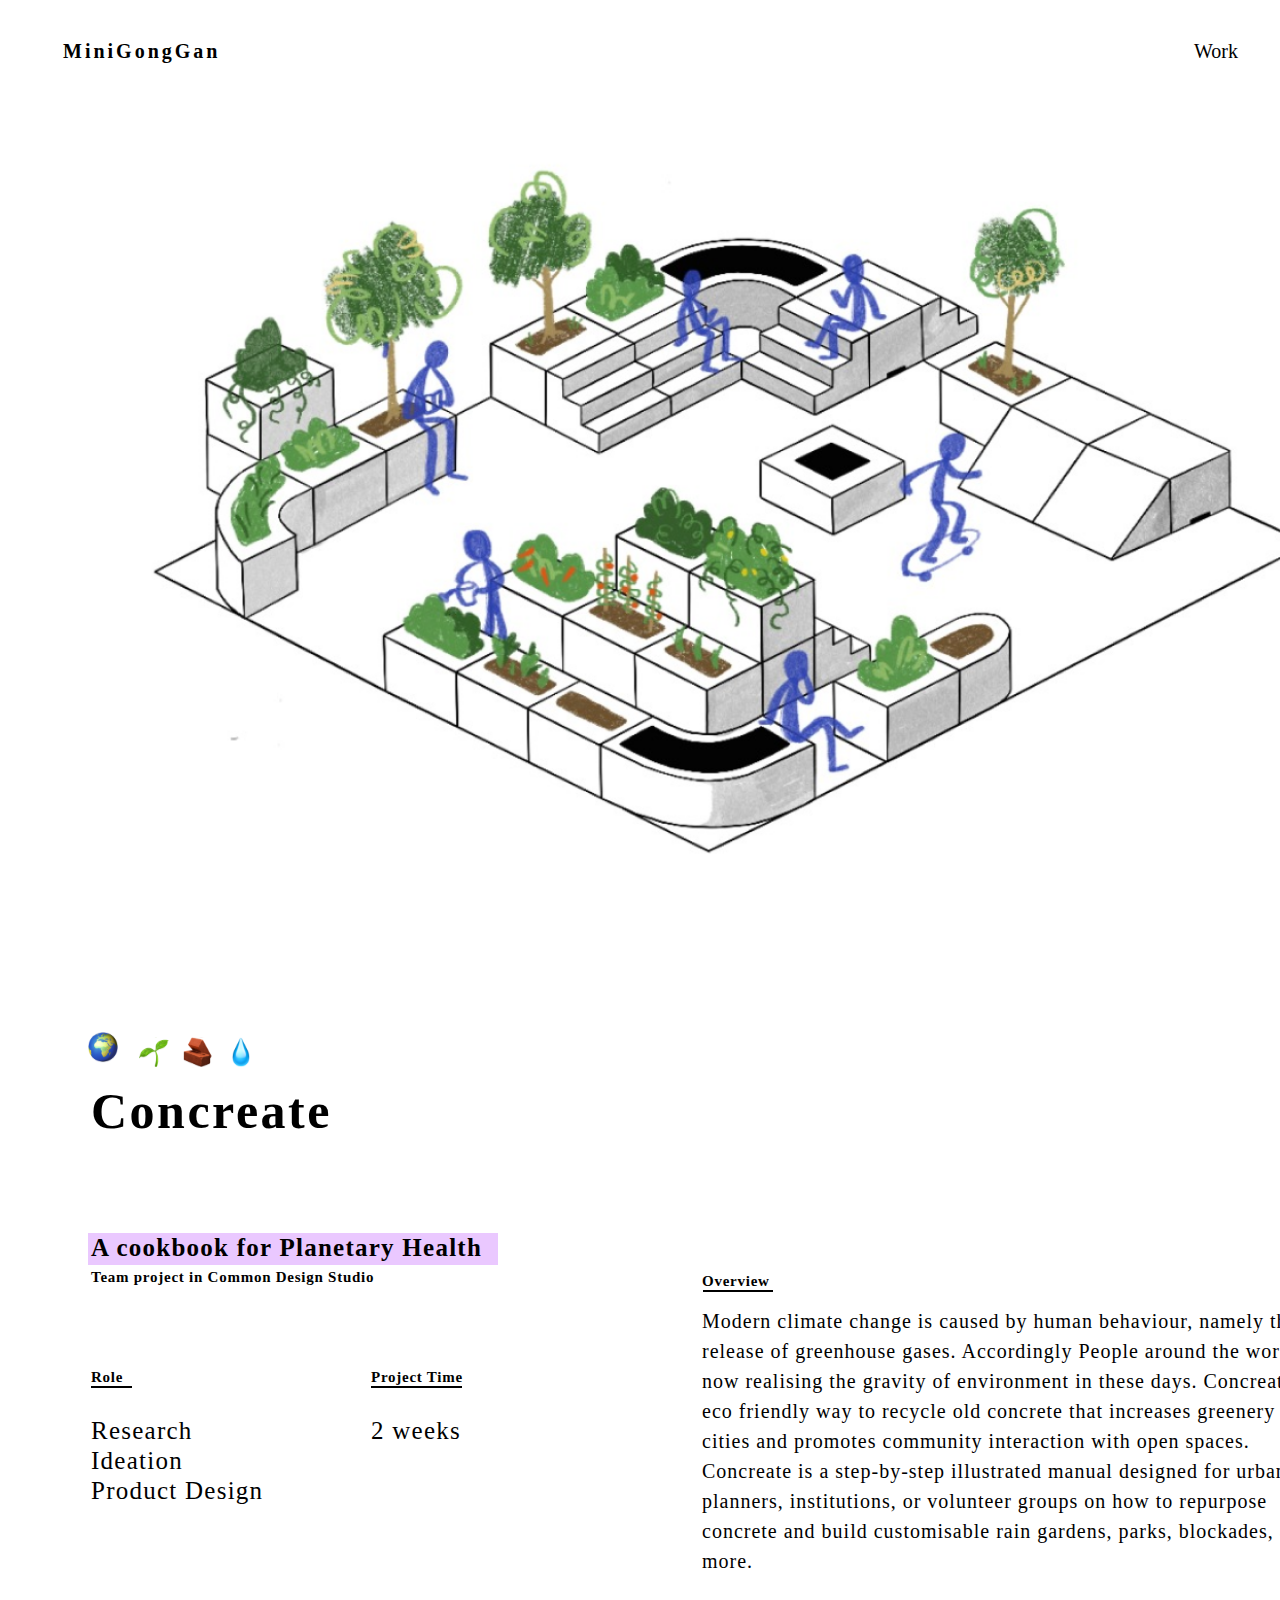
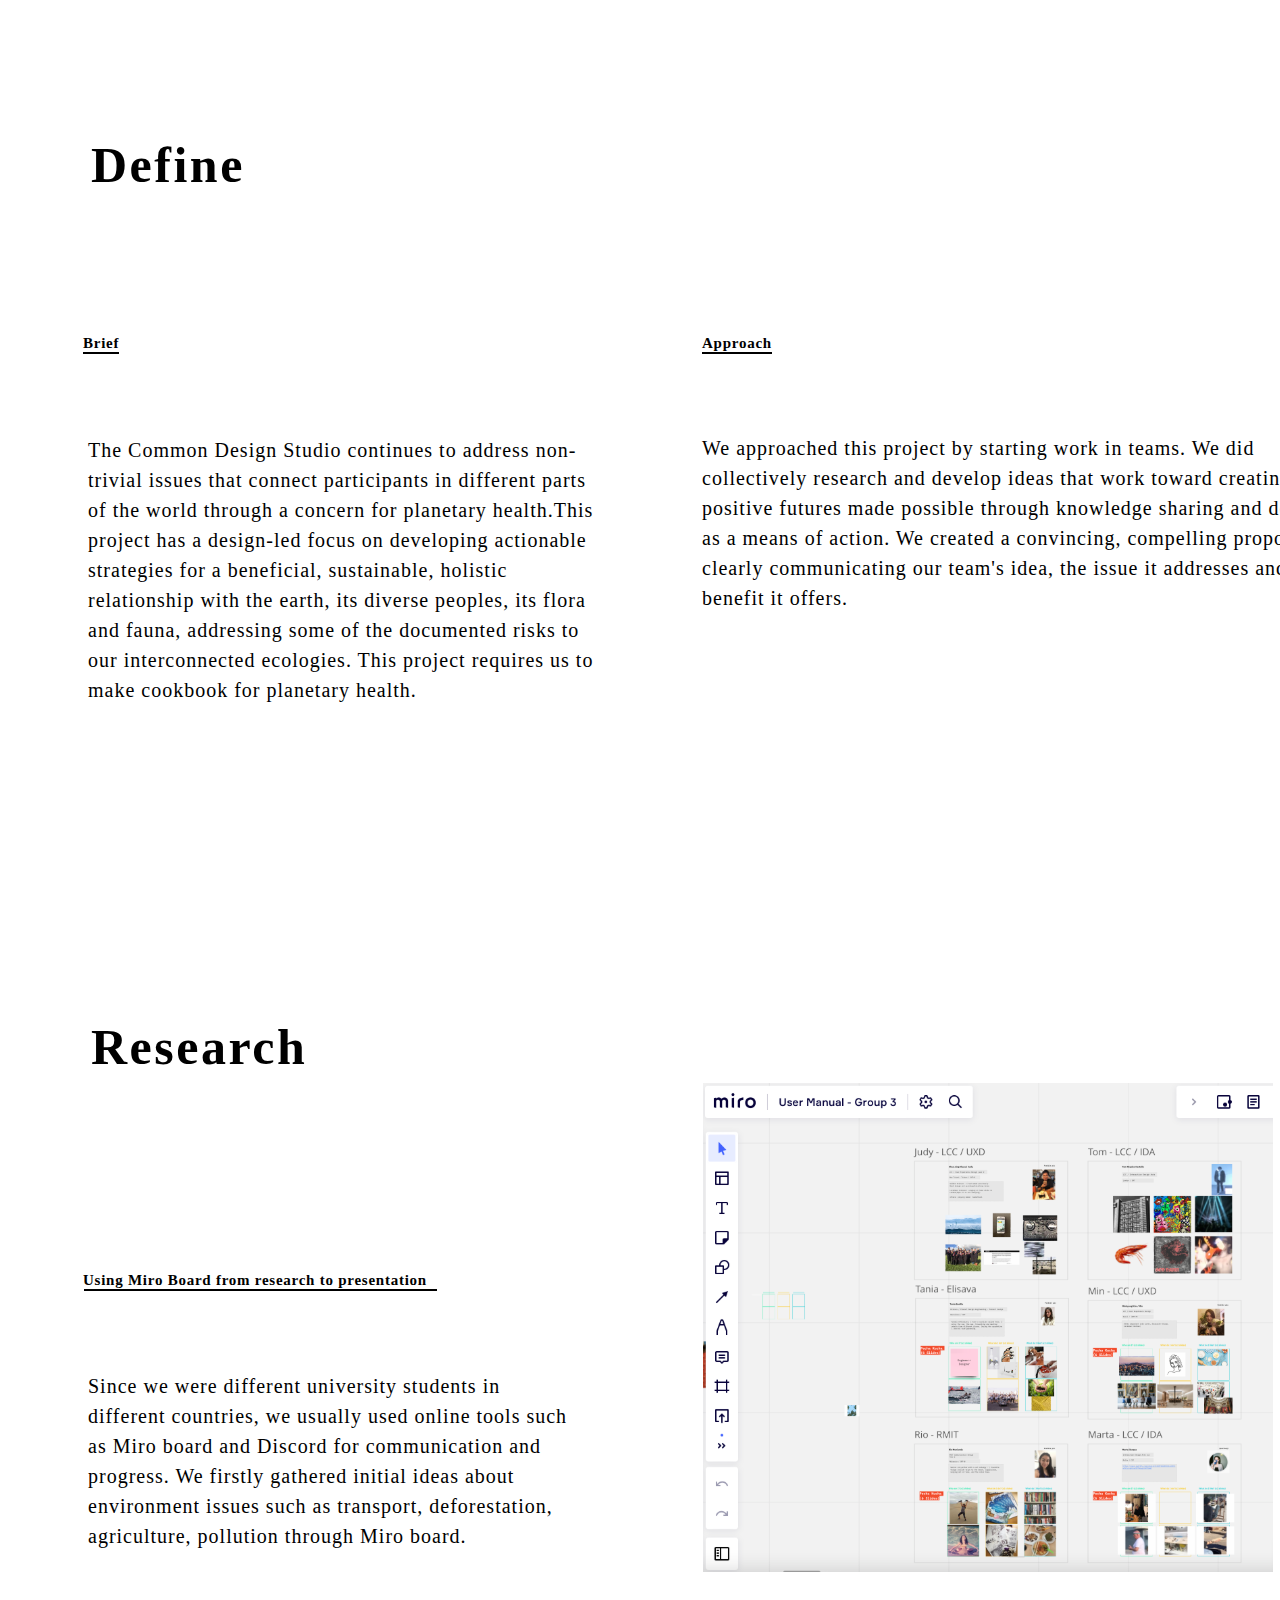
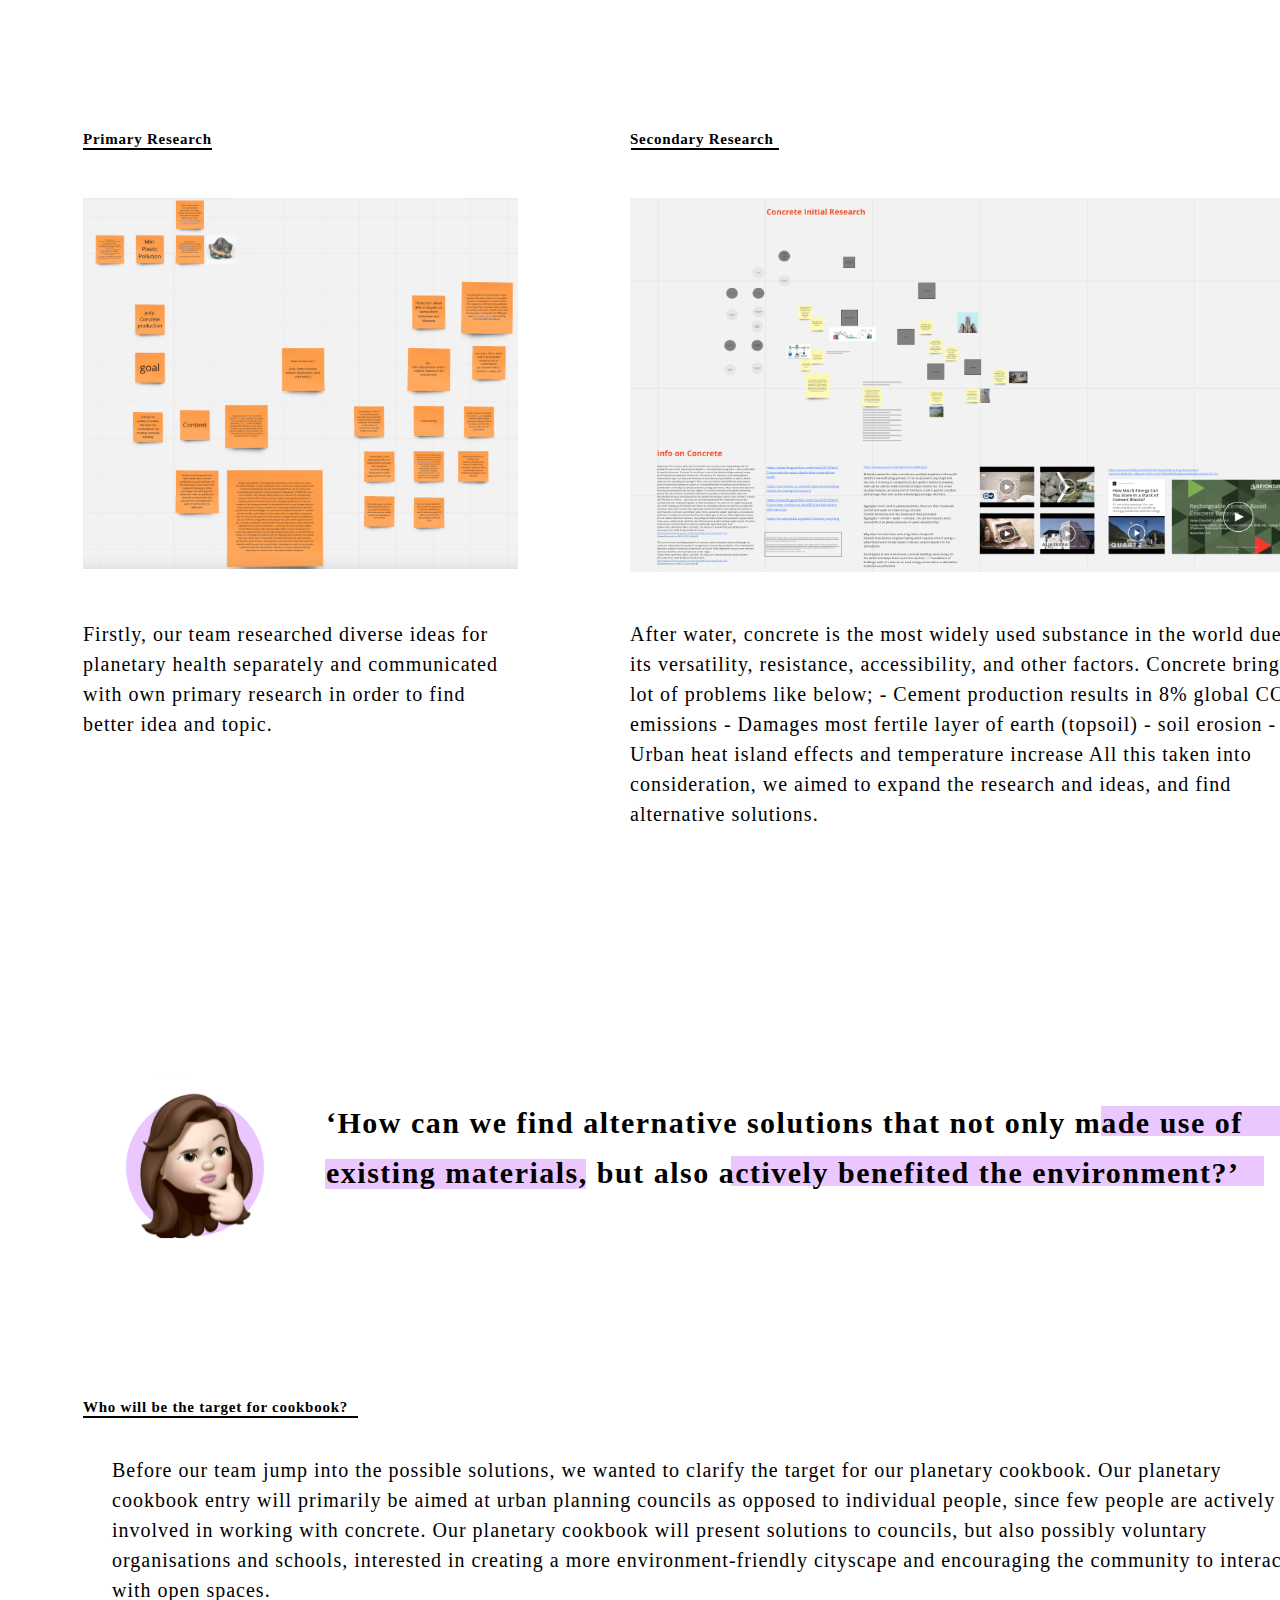
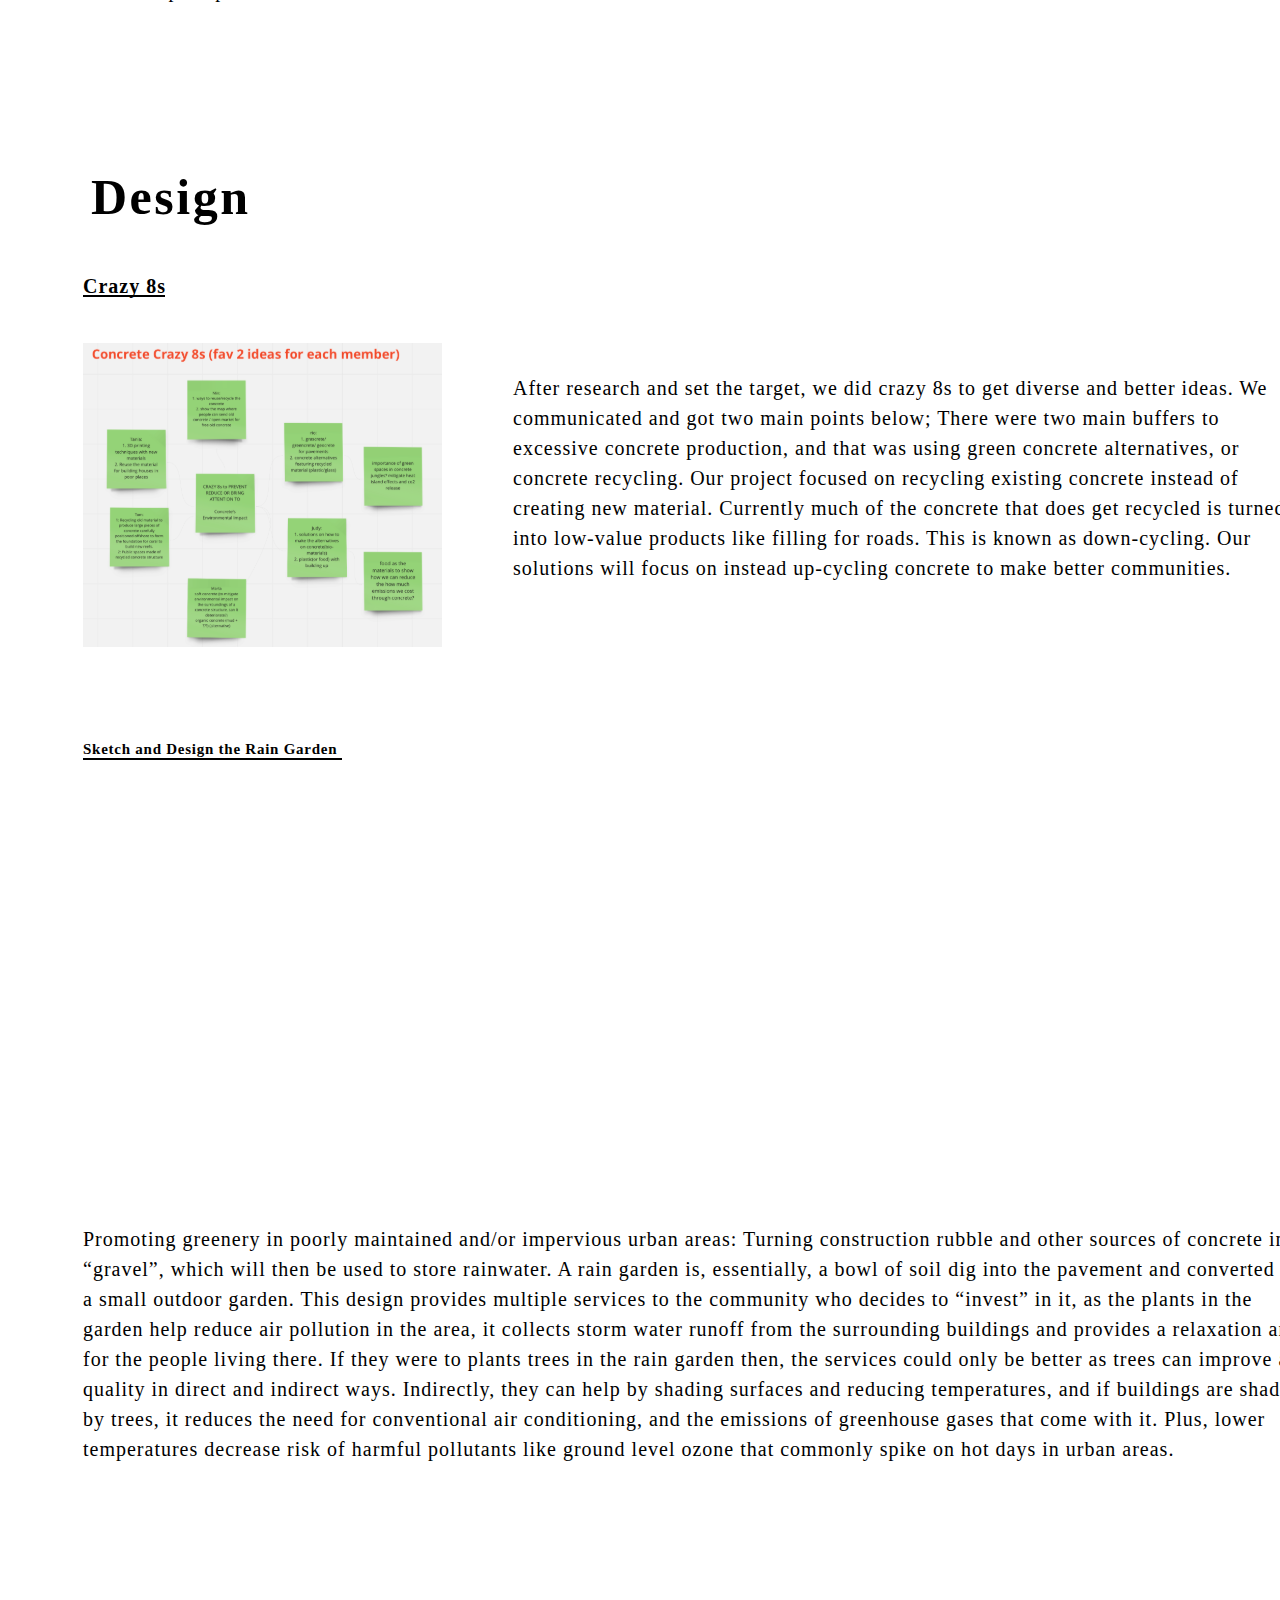
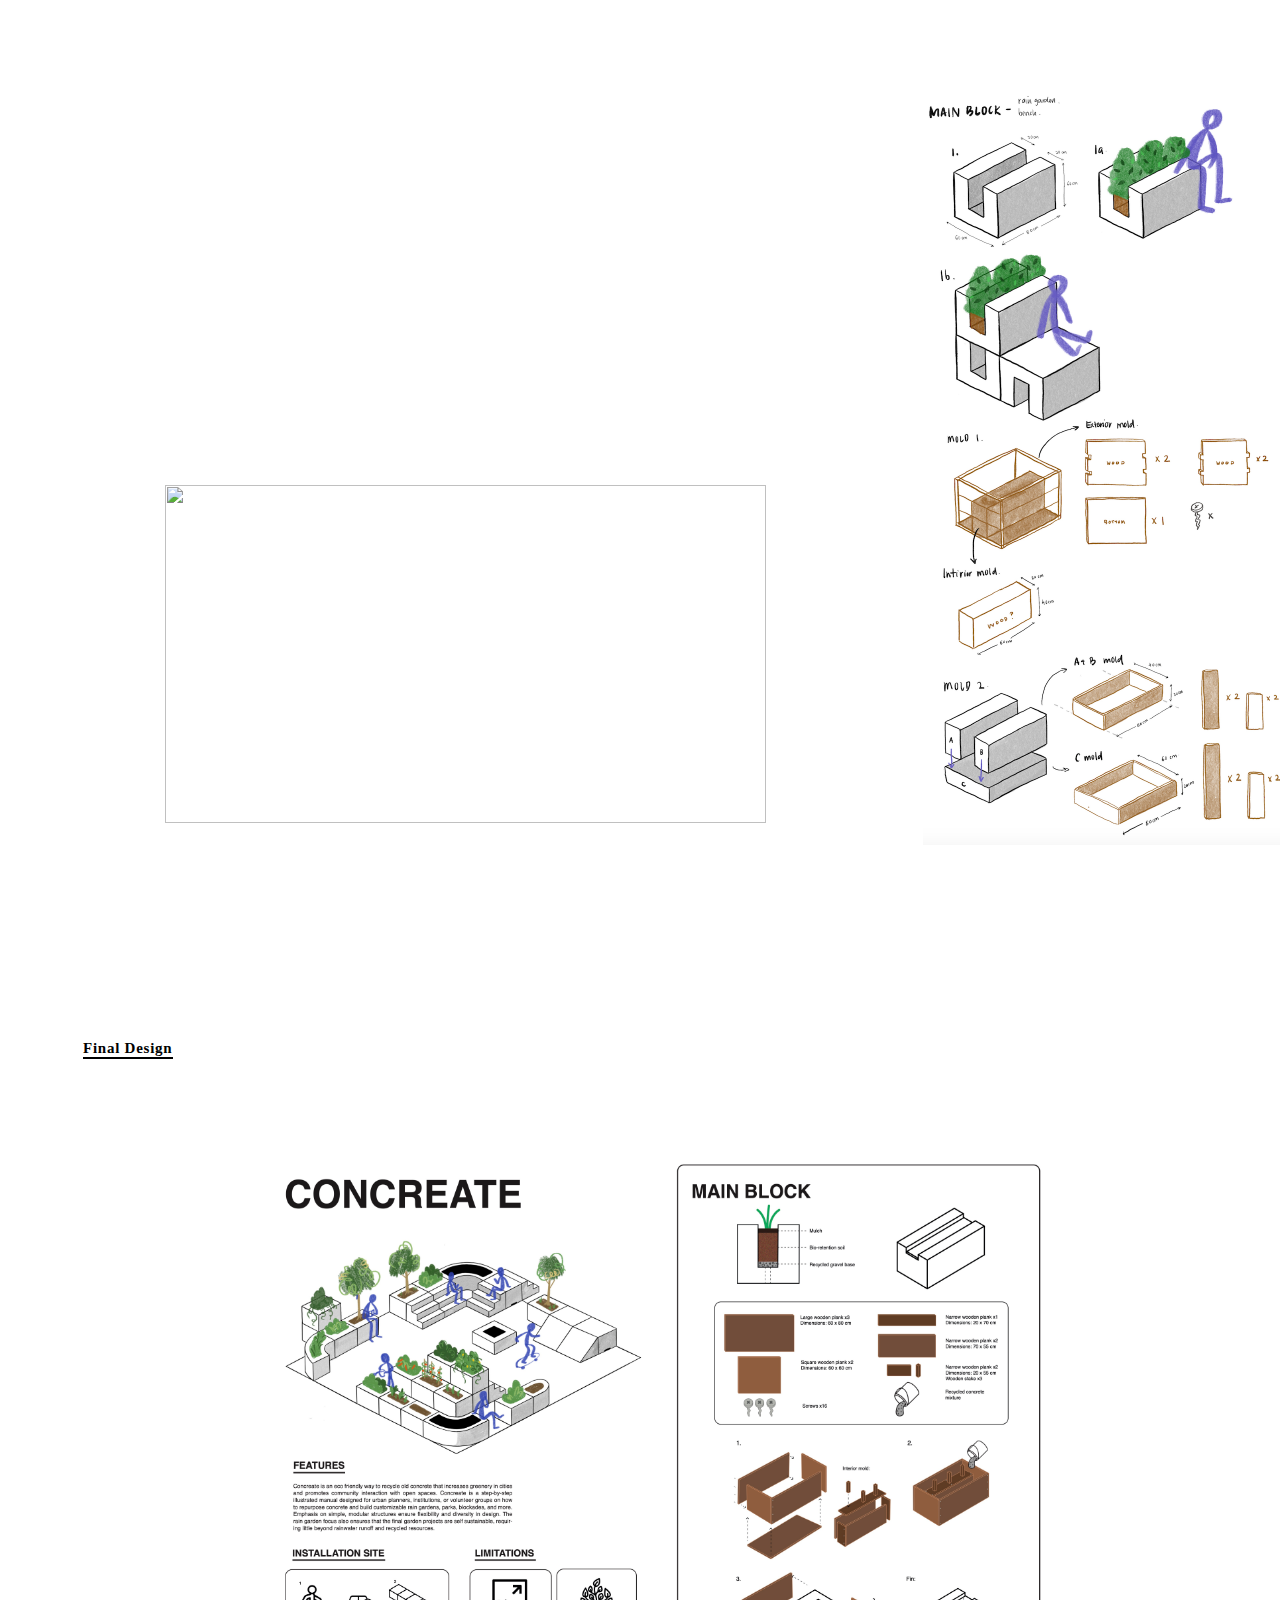
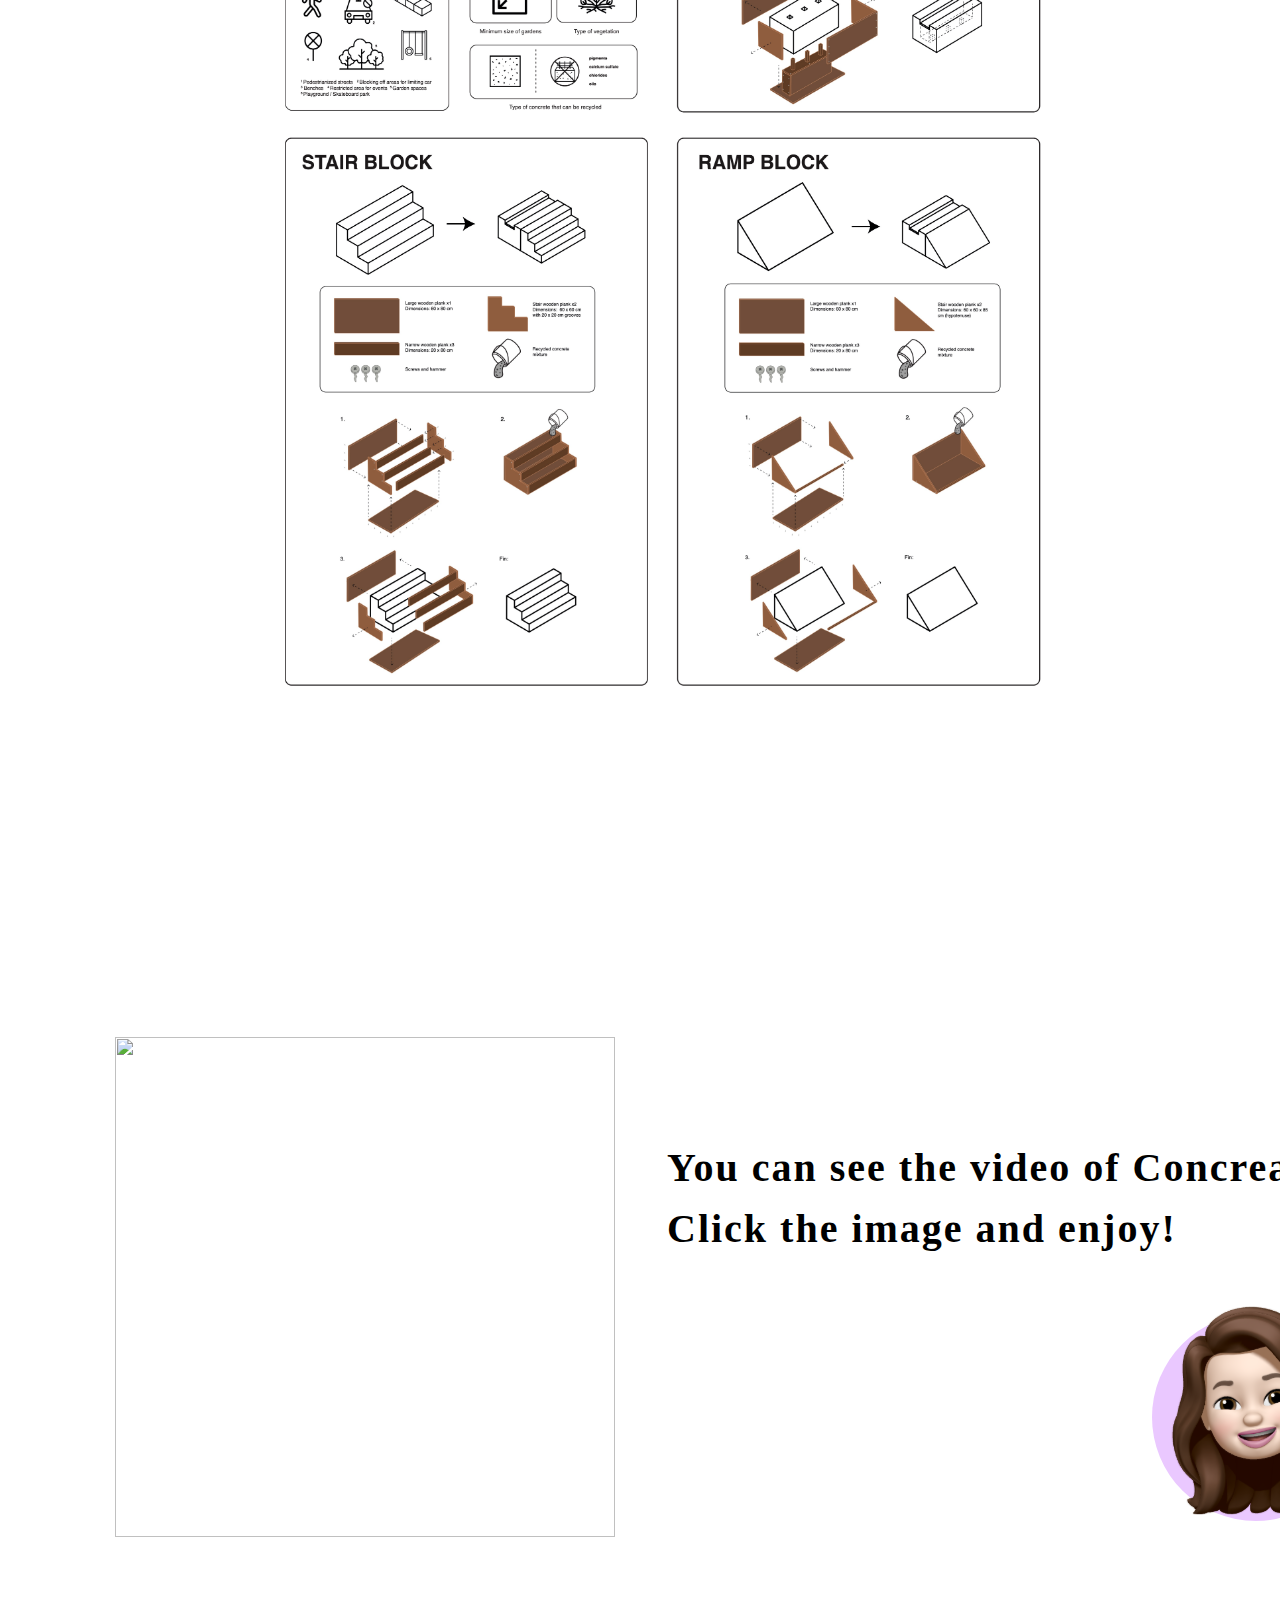
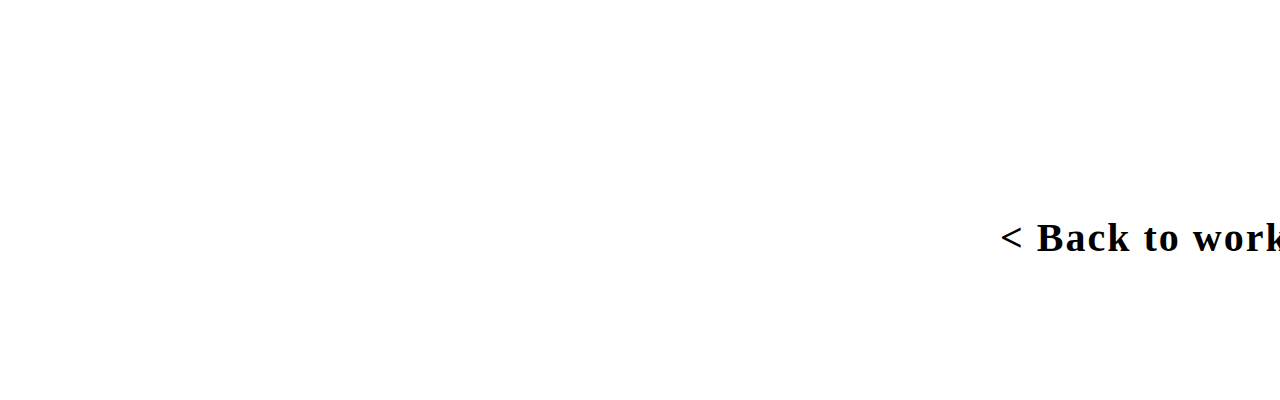
==== concreate.html @ ce656708 "Add files via upload" ====
<!DOCTYPE html>
<head>
    <meta charset="UTF-8">
    <title> MiniGongGan </title>  

        <script src="http://code.jquery.com/jquery-3.2.1.min.js"></script>
        <script src="https://cdnjs.cloudflare.com/ajax/libs/jquery/3.3.1/jquery.min.js"></script>

        <!-- import the webpage's stylesheet -->
        <link rel="stylesheet" href="style3.css"> </link>
    
        <!-- import the webpage's javascript file -->
        <script src="script.js" defer></script>
</head>

<body>
    <div class="top">
        <div class="logo">
            <a id="a1" href="index.html">MiniGongGan</a>
        </div>
        <div class="menu-work">
            <a id="a1" href="index.html#work1">Work</a>
        </div>
        <div class="menu-contact">
            <a id="a1" href="index.html#contact1">Contact</a>
        </div>
    </div>


    <div class="content">
        <div class="content-left">
            <div class="emoji">
                <img src="img1/p3-icon1.svg" id="p3-icon1">
                <img src="img1/p3-icon2.svg" id="p3-icon2">
                <img src="img1/p3-icon3.svg" id="p3-icon3"> 
                <img src="img1/p3-icon4.svg" id="p3-icon4">
            </div>
            <div class="title">
                Concreate
            </div>
            <div class="subtitle-rec"></div>
            <div class="subtitle">
                A cookbook for Planetary Health
            </div>
            <div class="school">
                Team project in Common Design Studio
            </div>
            <div class="role">
                Role
            </div>
            <div class="role-line">
            </div>
            <div class="role-text">
                Research<br>
                Ideation<br>
                Product Design<br>            
            </div>
            <div class="time">
                Project Time
            </div>
            <div class="time-line">
            </div>

            <div class="time-text">
                2 weeks
            </div>
        </div>
        <div class="content-right">
            <div class="overview">
                Overview
            </div>
            <div class="overview-line">
            </div>
            <div class="overview-text">
                Modern climate change is caused by human behaviour, namely the release of greenhouse gases. Accordingly People around the world are now realising the gravity of environment in these days. Concreate is an eco friendly way to recycle old concrete that increases greenery in cities and promotes community interaction with open spaces. Concreate is a step-by-step illustrated manual designed for urban planners, institutions, or volunteer groups on how to repurpose concrete and build customisable rain gardens, parks, blockades, and more.             </div>
        </div>



        <div class="define">
            Define
        </div>
        <div class="brief">Brief</div>
        <div class="brief-line"></div>
        <div class="brief-text">
            The Common Design Studio continues to address non-trivial issues that connect participants in different parts of the world through a concern for planetary health.
            ​
            This project has a design-led focus on developing actionable strategies for a beneficial, sustainable, holistic relationship with the earth, its diverse peoples, its flora and fauna, addressing some of the documented risks to our interconnected ecologies. This project requires us to make cookbook for planetary health.        
        </div>
        <div class="approach">Approach</div>
        <div class="approach-line"></div>
        <div class="approach-text">
            We approached this project by starting work in teams. We did collectively research and develop ideas that work toward creating positive futures made possible through knowledge sharing and design as a means of action. We created a convincing, compelling proposal clearly communicating our team's idea, the issue it addresses and the benefit it offers.         
        </div>  
        

        <div class="research">
            Research
        </div>
        <div class="miro">
            Using Miro Board from research to presentation
        </div>
        <div class="miro-line"></div>
        <div class="miro-text">
            Since we were different university students in different countries, we usually used online tools such as Miro board and Discord for communication and progress. We firstly gathered initial ideas about environment issues such as transport, deforestation, agriculture, pollution through Miro board. 
        </div>
        <div class="miro-img"></div>



        <div class="primary">
            Primary Research
        </div>
        <div class="primary-line"></div>
        <div class="primary-img"></div>
        <div class="primary-text">
            Firstly, our team researched diverse ideas for planetary health separately and communicated with own primary research in order to find better idea and topic.
        </div>
        <div class="secondary">
            Secondary Research
        </div>
        <div class="secondary-line"></div>
        <div class="secondary-img"></div>
        <div class="secondary-text">
            After water, concrete is the most widely used substance in the world due to its versatility, resistance, accessibility, and other factors. Concrete brings a lot of problems like below;

            - Cement production results in 8% global CO2 emissions
            - Damages most fertile layer of earth (topsoil) - soil erosion
            - Urban heat island effects and temperature increase
            
            All this taken into consideration, we aimed to expand the research and ideas, and find alternative solutions.
        </div>

        <div class="me"><img src="img1/me.svg"></div>
        <div class="p1"></div>
        <div class="p2"></div>
        <div class="p3"></div>
        <div class="p1-t">
            ‘How can we find alternative solutions that not only made use of existing materials, but also actively benefited the environment?’
        </div>

        <div class="cb">
            Who will be the target for cookbook?
        </div>
        <div class="cb-line"></div>
        <div class="cb-text">
            Before our team jump into the possible solutions, we wanted to clarify the target for our planetary cookbook. Our planetary cookbook entry will primarily be aimed at urban planning councils as opposed to individual people, since few people are actively involved in working with concrete. Our planetary cookbook will present solutions to councils, but also possibly voluntary organisations and schools, interested in creating a more environment-friendly cityscape and encouraging the community to interact with open spaces.    
        </div>

        <div class="design">
            Design
        </div>
        <div class="crazy8">
            Crazy 8s
        </div>
        <div class="crazy8-line"></div>
        <div class="crazy8-img"></div>
        <div class="crazy8-text">
            After research and set the target, we did crazy 8s to get diverse and better ideas. We communicated and got two main points below;
            There were two main buffers to excessive concrete production, and that was using green concrete alternatives, or concrete recycling. Our project focused on recycling existing concrete instead of creating new material. Currently much of the concrete that does get recycled is turned into low-value products like filling for roads. This is known as down-cycling. Our solutions will focus on instead up-cycling concrete to make better communities.             
        </div>
        <div class="sketch">
            Sketch and Design the Rain Garden
        </div>
        <div class="sketch-line"></div>
        <div class="sketch-img1"></div>

        <div class="sketch-text">
            Promoting greenery in poorly maintained and/or impervious urban areas:
Turning construction rubble and other sources of concrete into “gravel”, which will then be used to store rainwater. A rain garden is, essentially, a bowl of soil dig into the pavement and converted to a small outdoor garden. This design provides multiple services to the community who decides to “invest” in it, as the plants in the garden help reduce air pollution in the area, it collects storm water runoff from the surrounding buildings and provides a relaxation area for the people living there.
If they were to plants trees in the rain garden then, the services could only be better as trees can improve air quality in direct and indirect ways. Indirectly, they can help by shading surfaces and reducing temperatures, and if buildings are shaded by trees, it reduces the need for conventional air conditioning, and the emissions of greenhouse gases that come with it. Plus, lower temperatures decrease risk of harmful pollutants like ground level ozone that commonly spike on hot days in urban areas.
        </div>
        <div class="sketch-img2"></div>
        <div class="sketch-img3"><img src= "img1/animation.gif" width = "601" height = "338">  </div>
        <div class="sketch-img4"></div>
        <div class="final">Final Design</div>
        <div class="final-line"></div>
        <div class="final-img"><img src= "img1/concreate-final.jpg" width = "822" height = "1181"></div>

        <a href="https://www.youtube.com/watch?v=K9ECR2S4tqk" target="_blank" rel="noopener noreferrer"><img src="img1/click-concreate.svg" alt="" 
            
            style="
            position: absolute;
            width: 500px;
            height: 500px;
            left: 115px;
            top: 9037px;"
        ></a>

        <div class="click-text">
            You can see the video of Concreate
Click the image and enjoy!
        </div>
        <div class="meme"><img src="img1/meme.svg"></div>
        <div class="back">             <a id="a1" href="index.html#work1"> < Back to work </a> </div>

</body>
</html>
---- style3.css ----
body{
    margin:0px;
    /* main-page */
  
  
  position: relative;
  width: 1440px;
  height: 10000px;
  font-family: Apple SD Gothic Neo;
  font-style: normal;
  font-weight: 500;
  font-size: 15px;
  line-height: 18px; 
  

  }
  
  
  /* .top{
    position: relative;
    width: 1440px;
    height: 800px;
    
    background-image: url('img1/ncup-bg.png');
    background-repeat: no-repeat;
    background-attachment: fixed;
    background-size: cover;
  } */

  .top{
    position: absolute;
    width: 1440px;
    height: 874px;
    left: 0px;
    top: 0px;
    
    background: url(img1/concreate-top-bg.png);
    background-repeat: no-repeat;
    background-attachment: fixed;
    background-size: cover;
  }
  
  .logo{
      /* MiniGongGan */
  
  
      position: absolute;
      width: 146px;
      height: 24px;
      left: 63px;
      top: 39px;
  
      font-family: Apple SD Gothic Neo;
      font-style: normal;
      font-weight: 600;
      font-size: 20px;
      line-height: 24px;
      /* identical to box height */
  
      letter-spacing: 0.15em;
  
      color: #000000;
  
  }
  
  #a1{
      display: block;
      color: black;
      text-decoration: none;
  
  }
  
  
  
  .menu-work{
      /* Work */
  
  
      position: absolute;
      width: 44px;
      height: 24px;
      left: 1194px;
      top: 39px;
  
      font-family: Apple SD Gothic Neo;
      font-style: normal;
      font-weight: 500;
      font-size: 20px;
      line-height: 24px;
      /* identical to box height */
  
  
      color: #000000;
  }
  
  
  
  .menu-contact{
      /* Contact */
  
  
      position: absolute;
      width: 65px;
      height: 24px;
      left: 1285px;
      top: 39px;
  
      font-family: Apple SD Gothic Neo;
      font-style: normal;
      font-weight: 500;
      font-size: 20px;
      line-height: 24px;
      /* identical to box height */
  
  
      color: #000000;
  }
  

.content-left{
    position: absolute;;
    width:702px;
}

.emoji{
    position: absolute;

    height: 36px;
    left: 88px;
    top: 1032px;
}


.title{
    position: absolute;
    width: 186px;
    height: 60px;
    left: 91px;
    top: 1081px;
    
    font-family: Apple SD Gothic Neo;
    font-style: normal;
    font-weight: 800;
    font-size: 50px;
    line-height: 60px;
    /* identical to box height */
    
    letter-spacing: 0.05em;
    
    color: #000000;
}

.subtitle-rec{
    position: absolute;
    width: 410px;
    height: 32px;
    left: 88px;
    top: 1233px;
    
    background: #EAC8FF;
}

.subtitle{
    position: absolute;

    height: 30px;
    left: 91px;
    top: 1233px;
    
    font-family: Apple SD Gothic Neo;
    font-style: normal;
    font-weight: bold;
    font-size: 25px;
    line-height: 30px;
    /* identical to box height */
    
    letter-spacing: 0.05em;
    
    color: #000000;
}


.school{
    position: absolute;
    width: 310px;
    height: 18px;
    left: 91px;
    top: 1268px;
    
    font-family: 'Apple SD Gothic Neo';
    font-style: normal;
    font-weight: 700;
    font-size: 15px;
    line-height: 18px;
    /* identical to box height */
    
    letter-spacing: 0.05em;
    
    color: #000000;
}

.role{
    position: absolute;
    width: 39px;
    height: 18px;
    left: 91px;
    top: 1368px;

    font-family: Apple SD Gothic Neo;
    font-style: normal;
    font-weight: 800;
    font-size: 15px;
    line-height: 18px;
    /* identical to box height */

    letter-spacing: 0.05em;

    color: #000000;


}

/* Line 6 */

.role-line{
    position: absolute;
    width: 39px;
    height: 0px;
    left: 91px;
    top: 1386px;
    
    border: 1px solid #000000;
}

.role-text{
    position: absolute;
    width: 400px;
    height: 150px;
    left: 91px;
    top: 1416px;
    
    font-family: Apple SD Gothic Neo;
    font-style: normal;
    font-weight: 500;
    font-size: 25px;
    line-height: 30px;
    letter-spacing: 0.05em;
    
    color: #000000;
}

.time-line{
    position: absolute;
    width: 89px;
    height: 0px;
    left: 371px;
    top: 1386px;
    
    border: 1px solid #000000;
}

.time{

    position: absolute;
    width: 110px;
    height: 18px;
    left: 371px;
    top: 1368px;

    font-family: 'Apple SD Gothic Neo';
    font-style: normal;
    font-weight: 800;
    font-size: 15px;
    line-height: 18px;
    /* identical to box height */

    letter-spacing: 0.05em;

    color: #000000;

}

.time-text{
    position: absolute;
    width: 110px;
    height: 30px;
    left: 371px;
    top: 1416px;

    font-family: 'Apple SD Gothic Neo';
    font-style: normal;
    font-weight: 500;
    font-size: 25px;
    line-height: 30px;
    /* identical to box height */

    letter-spacing: 0.05em;

    color: #000000;
}


br{

        display: block;
        margin: 3px 0;

}

.overview{

    position: absolute;
    width: 69px;
    height: 18px;
    left: 702px;
    top: 1272px;

    font-family: Apple SD Gothic Neo;
    font-style: normal;
    font-weight: 800;
    font-size: 15px;
    line-height: 18px;
    /* identical to box height */

    letter-spacing: 0.05em;

    color: #000000;

    
}

.overview-line{

    position: absolute;
    width: 68px;
    height: 0px;
    left: 703px;
    top: 1290px;

    border: 1px solid #000000;
}

.overview-text{
    position: absolute;
    width: 643px;
    height: 244px;
    left: 702px;
    top: 1332px;
    
    font-family: Apple SD Gothic Neo;
    font-style: normal;
    font-weight: 500;
    font-size: 20px;
    line-height: 30px;
    /* or 150% */
    
    display: flex;
    align-items: flex-end;
    letter-spacing: 0.05em;
    
    color: #000000;
}


.define{
    position: absolute;
    width: 158px;
    height: 60px;
    left: 91px;
    top: 1735px;
    
    font-family: Apple SD Gothic Neo;
    font-style: normal;
    font-weight: 800;
    font-size: 50px;
    line-height: 60px;
    /* identical to box height */
    
    letter-spacing: 0.05em;
    
    color: #000000;
    
}

.brief{
    position: absolute;
    width: 35px;
    height: 18px;
    left: 83px;
    top: 1934px;
    
    font-family: Apple SD Gothic Neo;
    font-style: normal;
    font-weight: 800;
    font-size: 15px;
    line-height: 18px;
    /* identical to box height */
    
    letter-spacing: 0.05em;
    
    color: #000000;
}

.brief-line{
      /* Line 10 */
    
    
      position: absolute;
      width: 34px;
      height: 0px;
      left: 83px;
      top: 1952px;
      
      border: 1px solid #000000;
}

.brief-text{
    position: absolute;
    width: 512px;
    height: 359px;
    left: 88px;
    top: 2035px;
    
    font-family: 'Apple SD Gothic Neo';
    font-style: normal;
    font-weight: 500;
    font-size: 20px;
    line-height: 30px;
    /* or 150% */
    
    letter-spacing: 0.05em;
    
    color: #000000;
}


.approach{
    position: absolute;
    width: 70px;
    height: 18px;
    left: 702px;
    top: 1934px;
    
    font-family: 'Apple SD Gothic Neo';
    font-style: normal;
    font-weight: 800;
    font-size: 15px;
    line-height: 18px;
    /* identical to box height */
    
    letter-spacing: 0.05em;
    
    color: #000000;
}

.approach-line{ 
    position: absolute;
    width: 68px;
    height: 0px;
    left: 702px;
    top: 1952px;
    
    border: 1px solid #000000;
}

.approach-text{
    position: absolute;
    width: 627px;
    height: 338px;
    left: 702px;
    top: 2033px;
    
    font-family: 'Apple SD Gothic Neo';
    font-style: normal;
    font-weight: 500;
    font-size: 20px;
    line-height: 30px;
    /* or 150% */
    
    letter-spacing: 0.05em;
    
    color: #000000;
}


.research{
    position: absolute;
    width: 219px;
    height: 60px;
    left: 91px;
    top: 2617px;
    
    font-family: 'Apple SD Gothic Neo';
    font-style: normal;
    font-weight: 800;
    font-size: 50px;
    line-height: 60px;
    /* identical to box height */
    
    letter-spacing: 0.05em;
    
    color: #000000;
}

.miro{
    position: absolute;
    width: 360px;
    height: 18px;
    left: 83px;
    top: 2871px;
    
    font-family: 'Apple SD Gothic Neo';
    font-style: normal;
    font-weight: 800;
    font-size: 15px;
    line-height: 18px;
    /* identical to box height */
    
    letter-spacing: 0.05em;
    
    color: #000000;
}

.miro-line{
    position: absolute;
    width: 351px;
    height: 0px;
    left: 84px;
    top: 2889px;
    
    border: 1px solid #000000;
}

.miro-text{
    position: absolute;
    width: 482px;
    height: 227px;
    left: 88px;
    top: 2971px;
    
    font-family: 'Apple SD Gothic Neo';
    font-style: normal;
    font-weight: 500;
    font-size: 20px;
    line-height: 30px;
    /* or 150% */
    
    letter-spacing: 0.05em;
    
    color: #000000;
    
}

.miro-img{
    position: absolute;
    width: 570px;
    height: 489px;
    left: 703px;
    top: 2683px;
    
    background: url(img1/miro-img.svg);
}


.primary{
    position: absolute;
    width: 132px;
    height: 18px;
    left: 83px;
    top: 3330px;
    
    font-family: 'Apple SD Gothic Neo';
    font-style: normal;
    font-weight: 800;
    font-size: 15px;
    line-height: 18px;
    /* identical to box height */
    
    letter-spacing: 0.05em;
    
    color: #000000;
}

.primary-line{
    position: absolute;
    width: 127px;
    height: 0px;
    left: 83px;
    top: 3348px;
    
    border: 1px solid #000000;
}
.primary-img{

    position: absolute;
    width: 435px;
    height: 371px;
    left: 83px;
    top: 3398px;
    
    background: url(img1/pri-img.svg);
}
.primary-text{
    position: absolute;
    width: 426px;
    height: 247px;
    left: 83px;
    top: 3819px;
    
    font-family: 'Apple SD Gothic Neo';
    font-style: normal;
    font-weight: 500;
    font-size: 20px;
    line-height: 30px;
    /* or 150% */
    
    letter-spacing: 0.05em;
    
    color: #000000;
}


.secondary{
    position: absolute;
    width: 152px;
    height: 18px;
    left: 630px;
    top: 3330px;
    
    font-family: 'Apple SD Gothic Neo';
    font-style: normal;
    font-weight: 800;
    font-size: 15px;
    line-height: 18px;
    /* identical to box height */
    
    letter-spacing: 0.05em;
    
    color: #000000;
    
}
.secondary-line{

    position: absolute;
    width: 146px;
    height: 0px;
    left: 631px;
    top: 3348px;
    
    border: 1px solid #000000;
}
.secondary-img{
    position: absolute;
    width: 680px;
    height: 374px;
    left: 630px;
    top: 3398px;
    
    background: url(img1/sec-img.svg);
}
.secondary-text{
    position: absolute;
    width: 680px;
    height: 341px;
    left: 630px;
    top: 3819px;
    
    font-family: 'Apple SD Gothic Neo';
    font-style: normal;
    font-weight: 500;
    font-size: 20px;
    line-height: 30px;
    /* or 150% */
    
    letter-spacing: 0.05em;
    
    color: #000000;
}

.me{
    position: absolute;
    width: 192px;
    height: 192px;
    left: 99px;
    top: 4271px;
}

.p1{

    position: absolute;
    width: 192px;
    height: 30px;
    left: 1101px;
    top: 4306px;
    
    background: #EAC8FF;
}
.p2{
    position: absolute;
    width: 261px;
    height: 30px;
    left: 325px;
    top: 4359px;
    
    background: #EAC8FF;
}
.p3{
    position: absolute;
width: 533px;
height: 30px;
left: 731px;
top: 4356px;

background: #EAC8FF;
}

.p1-t{
    position: absolute;
    width: 984px;
    height: 100px;
    left: 326px;
    top: 4298px;
    
    font-family: 'Apple SD Gothic Neo';
    font-style: normal;
    font-weight: 700;
    font-size: 30px;
    line-height: 50px;
    /* or 167% */
    
    letter-spacing: 0.05em;
    
    color: #000000;
}

.cb{
    position: absolute;
    width: 300px;
    height: 18px;
    left: 83px;
    top: 4598px;
    
    font-family: 'Apple SD Gothic Neo';
    font-style: normal;
    font-weight: 800;
    font-size: 15px;
    line-height: 18px;
    /* identical to box height */
    
    letter-spacing: 0.05em;
    
    color: #000000;
}
.cb-line{
    position: absolute;
    width: 273px;
    height: 0px;
    left: 83px;
    top: 4616px;
    
    border: 1px solid #000000;
}
.cb-text{
    position: absolute;
    width: 1196px;
    height: 150px;
    left: 112px;
    top: 4655px;
    
    font-family: 'Apple SD Gothic Neo';
    font-style: normal;
    font-weight: 500;
    font-size: 20px;
    line-height: 30px;
    /* or 150% */
    
    letter-spacing: 0.05em;
    
    color: #000000;
    
}

.design{
    position: absolute;
    width: 163px;
    height: 60px;
    left: 91px;
    top: 4967px;
    
    font-family: 'Apple SD Gothic Neo';
    font-style: normal;
    font-weight: 800;
    font-size: 50px;
    line-height: 60px;
    /* identical to box height */
    
    letter-spacing: 0.05em;
    
    color: #000000;
    
}

.crazy8{
    position: absolute;
    width: 100px;
    height: 18px;
    left: 83px;
    top: 5077px;
    
    font-family: 'Apple SD Gothic Neo';
    font-style: normal;
    font-weight: 800;
    font-size: 20px;
    line-height: 18px;
    /* identical to box height */
    
    letter-spacing: 0.05em;
    
    color: #000000;
}
.crazy8-line{

    position: absolute;
    width: 80px;
    height: 0px;
    left: 83px;
    top: 5095px;
    
    border: 1px solid #000000;
}
.crazy8-img{
    position: absolute;
    width: 359px;
    height: 304px;
    left: 83px;
    top: 5143px;
    
    background: url(img1/crazy8.svg);
}
.crazy8-text{
    position: absolute;
    width: 797px;
    height: 390px;
    left: 513px;
    top: 5173px;
    
    font-family: 'Apple SD Gothic Neo';
    font-style: normal;
    font-weight: 500;
    font-size: 20px;
    line-height: 30px;
    /* or 150% */
    
    letter-spacing: 0.05em;
    
    color: #000000;
}

.sketch{
    position: absolute;
    width: 270px;
    height: 18px;
    left: 83px;
    top: 5540px;
    
    font-family: 'Apple SD Gothic Neo';
    font-style: normal;
    font-weight: 800;
    font-size: 15px;
    line-height: 18px;
    /* identical to box height */
    
    letter-spacing: 0.05em;
    
    color: #000000;
}

.sketch-line{
    position: absolute;
    width: 257px;
    height: 0px;
    left: 83px;
    top: 5558px;
    
    border: 1px solid #000000;
}

.sketch-img1{
    position: absolute;
    width: 1116px;
    height: 412px;
    left: 145px;
    top: 5574px;
    background: url(img1/sketch-img1.svg);

}

.sketch-text{
    position: absolute;
    width: 1230px;
    height: 336px;
    left: 83px;
    top: 6024px;
    
    font-family: 'Apple SD Gothic Neo';
    font-style: normal;
    font-weight: 500;
    font-size: 20px;
    line-height: 30px;
    /* or 150% */
    
    letter-spacing: 0.05em;
    
    color: #000000;
}

.sketch-img2{
    position: absolute;
    width: 670px;
    height: 315px;
    left: 164px;
    top: 6491px;
    background: url(img1/sketch2.svg);
}

.sketch-img3{
    position: absolute;
    width: 601px;
    height: 338px;
    left: 165px;
    top: 6885px;

}

.sketch-img4{
    position: absolute;
    width: 372px;
    height: 754px;
    left: 923px;
    top: 6491px;
    
    background: url(img1/sketch4.svg);
}

.final{

    position: absolute;
    width: 95px;
    height: 18px;
    left: 83px;
    top: 7439px;
    
    font-family: 'Apple SD Gothic Neo';
    font-style: normal;
    font-weight: 800;
    font-size: 15px;
    line-height: 18px;
    /* identical to box height */
    
    letter-spacing: 0.05em;
    
    color: #000000;

}
.final-line{
    position: absolute;
    width: 88px;
    height: 0px;
    left: 83px;
    top: 7457px;
    
    border: 1px solid #000000;
}
.final-img{
    position: absolute;
    width: 822px;
    height: 1181px;
    left: 253px;
    top: 7537px;
}


.click-text{
    position: absolute;
    width: 710px;
    height: 183px;
    left: 667px;
    top: 9137px;
    
    font-family: 'Apple SD Gothic Neo';
    font-style: normal;
    font-weight: 800;
    font-size: 40px;
    line-height: 61px;
    /* or 152% */
    
    letter-spacing: 0.05em;
    
    color: #000000;
}
.meme{
    position: absolute;
    width: 192px;
    height: 192px;
    left: 1152px;
    top: 9282px;
    

}



.back{
    position: absolute;

height: 75px;
left: 1000px;
top: 9800px;

font-family: Apple SD Gothic Neo;
font-style: normal;
font-weight: 800;
font-size: 40px;
line-height: 75px;
/* identical to box height, or 187% */

letter-spacing: 0.05em;

color: #000000;
}
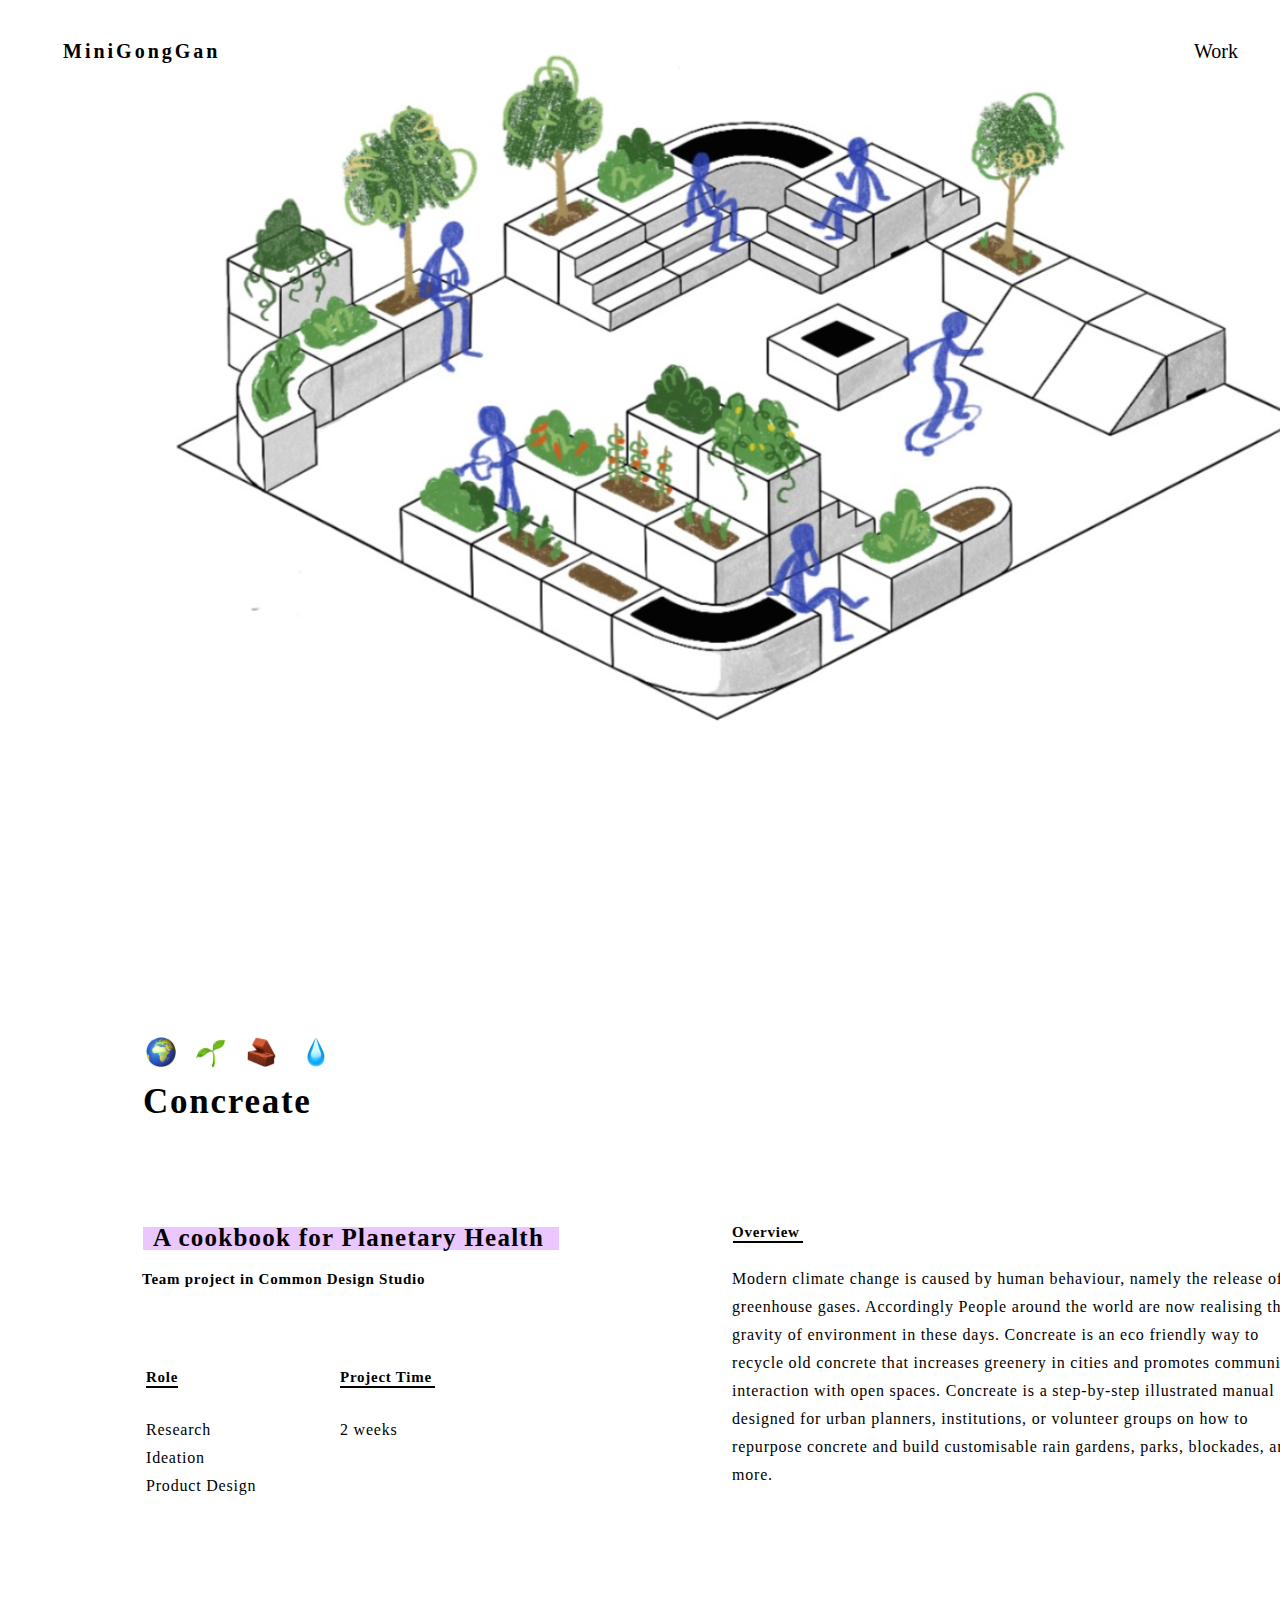
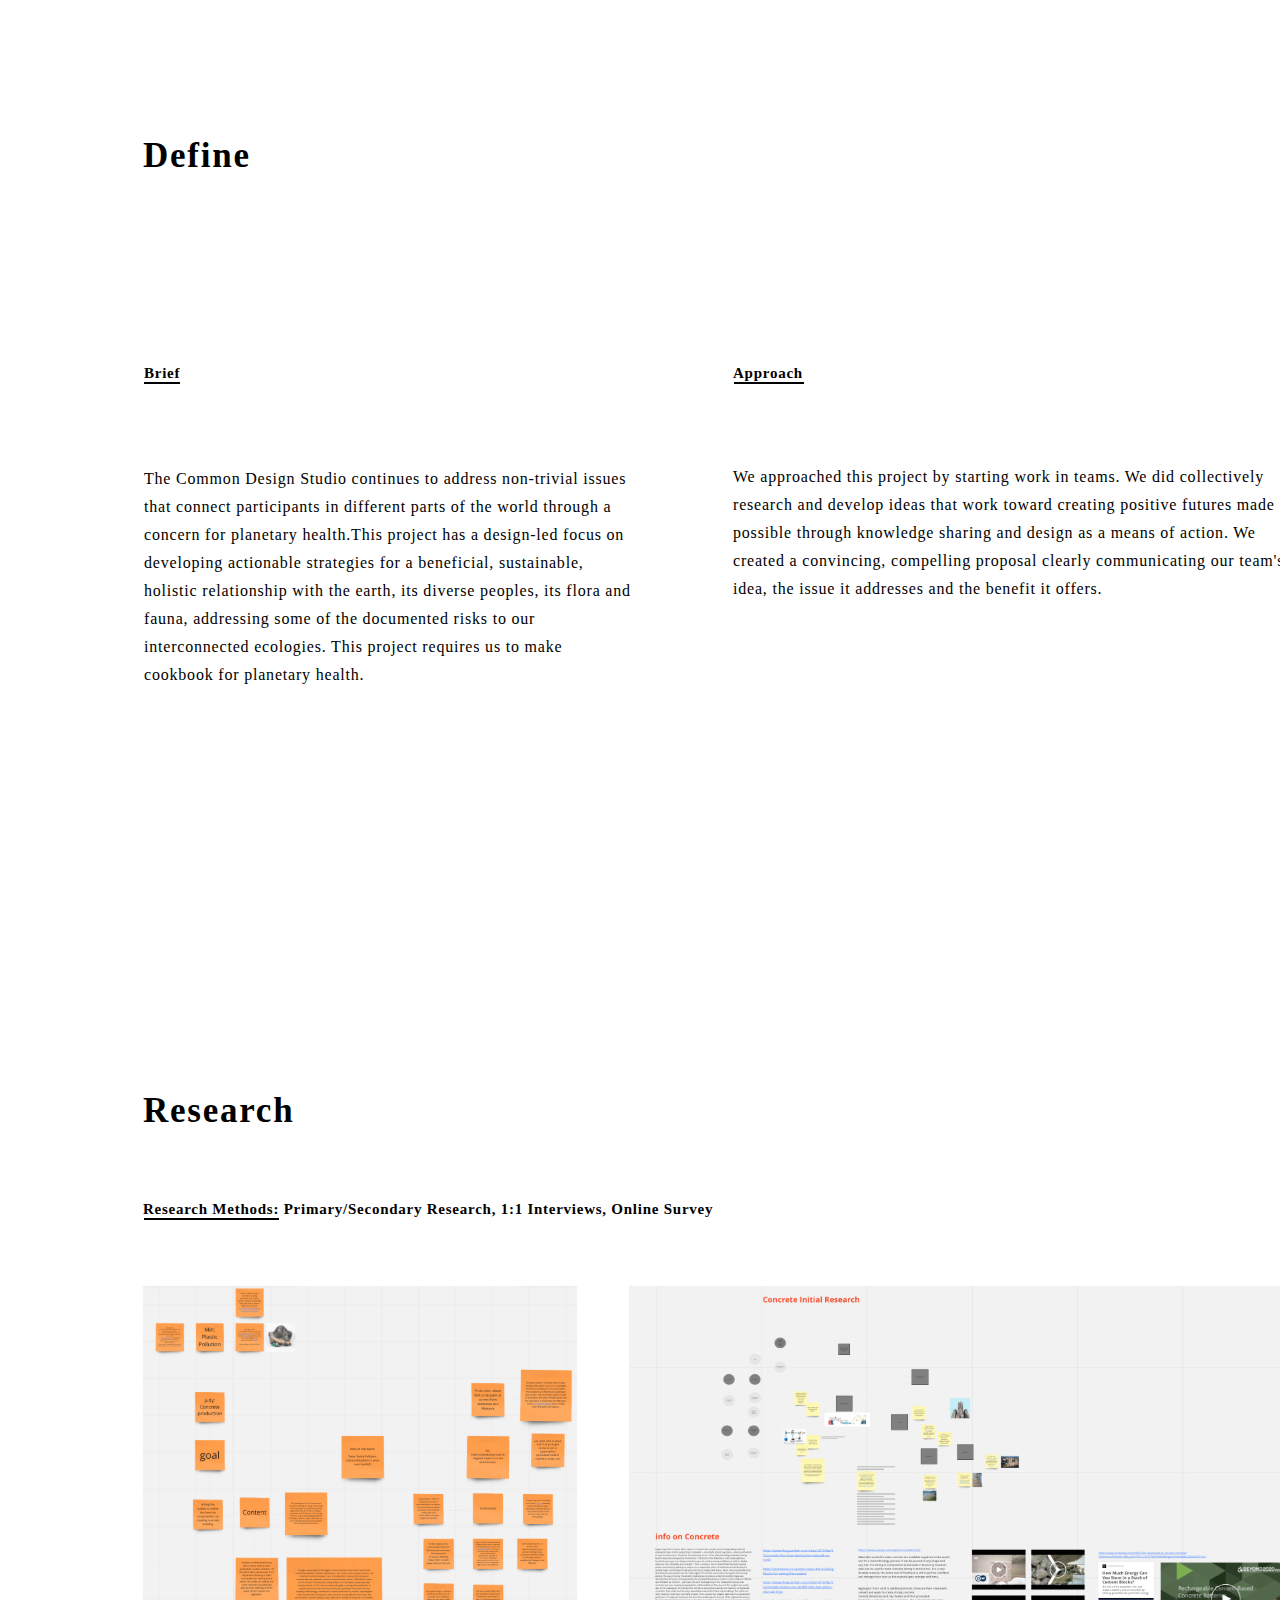
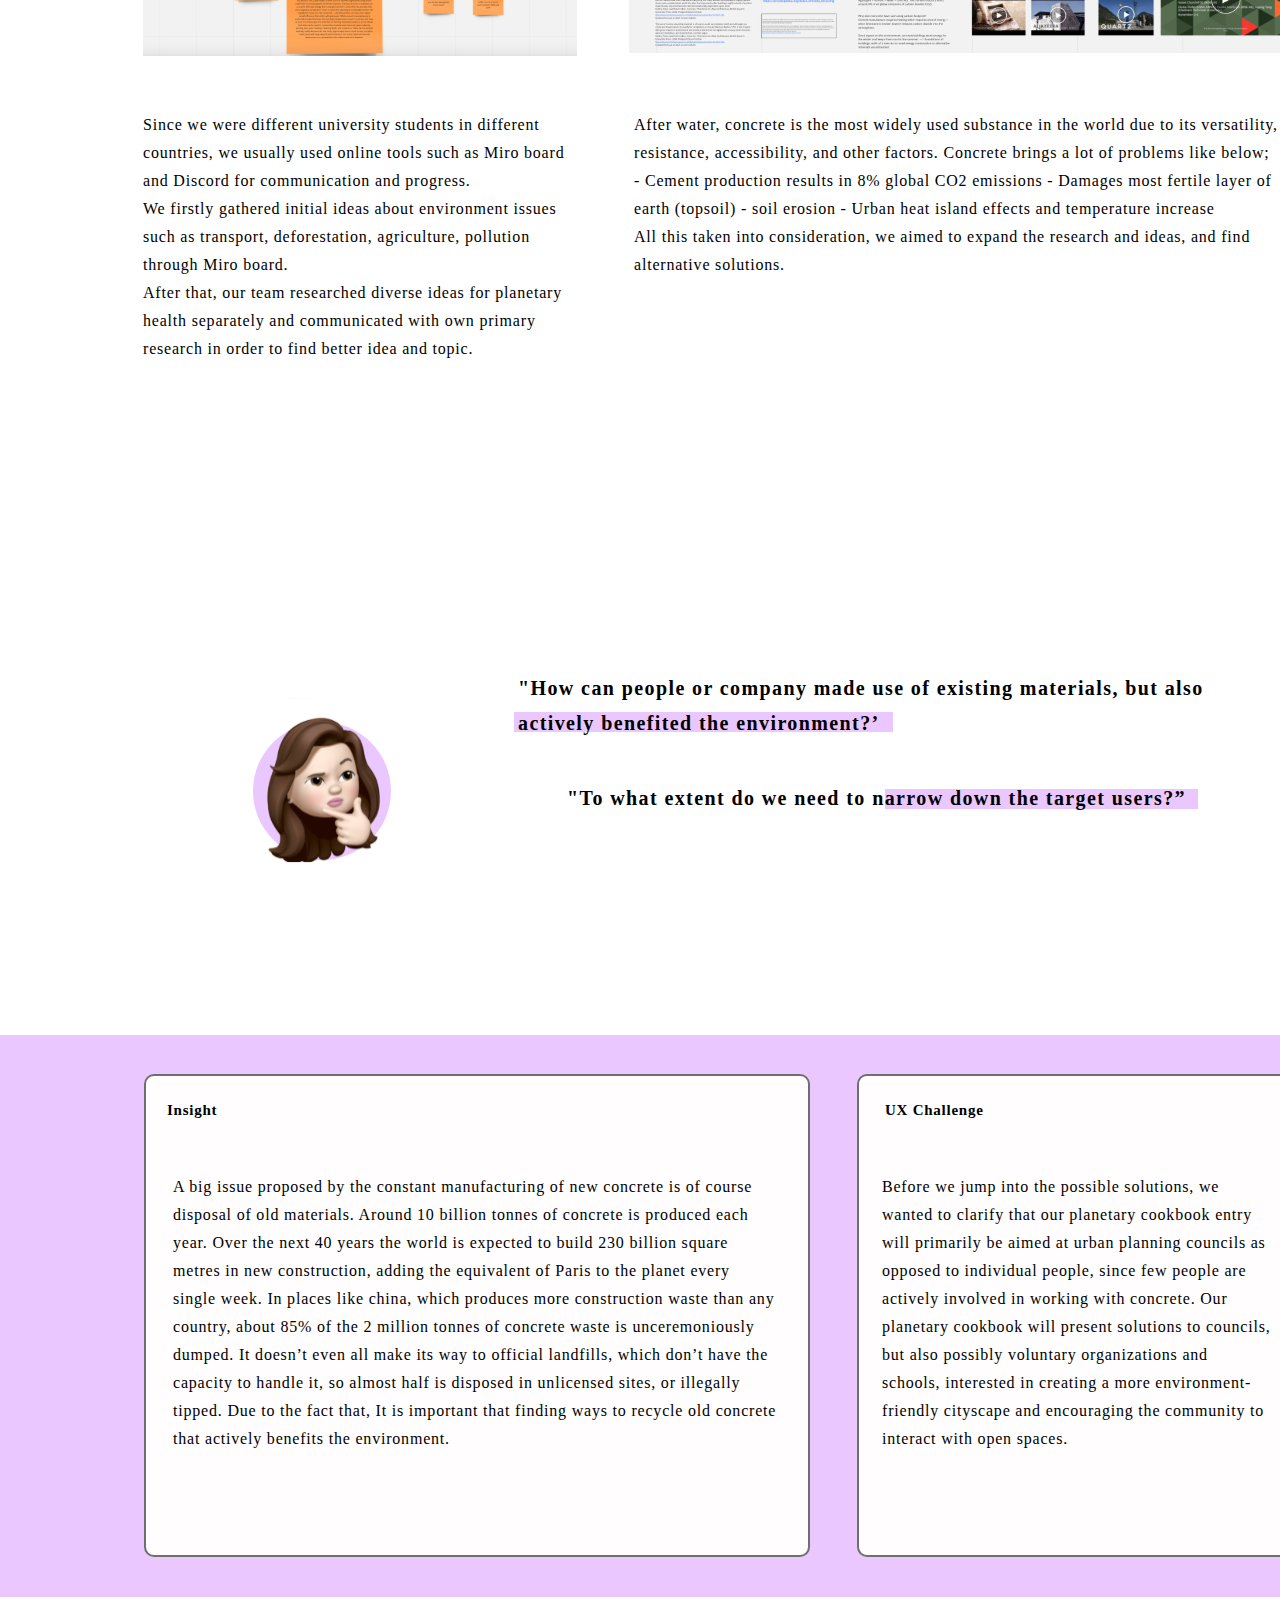
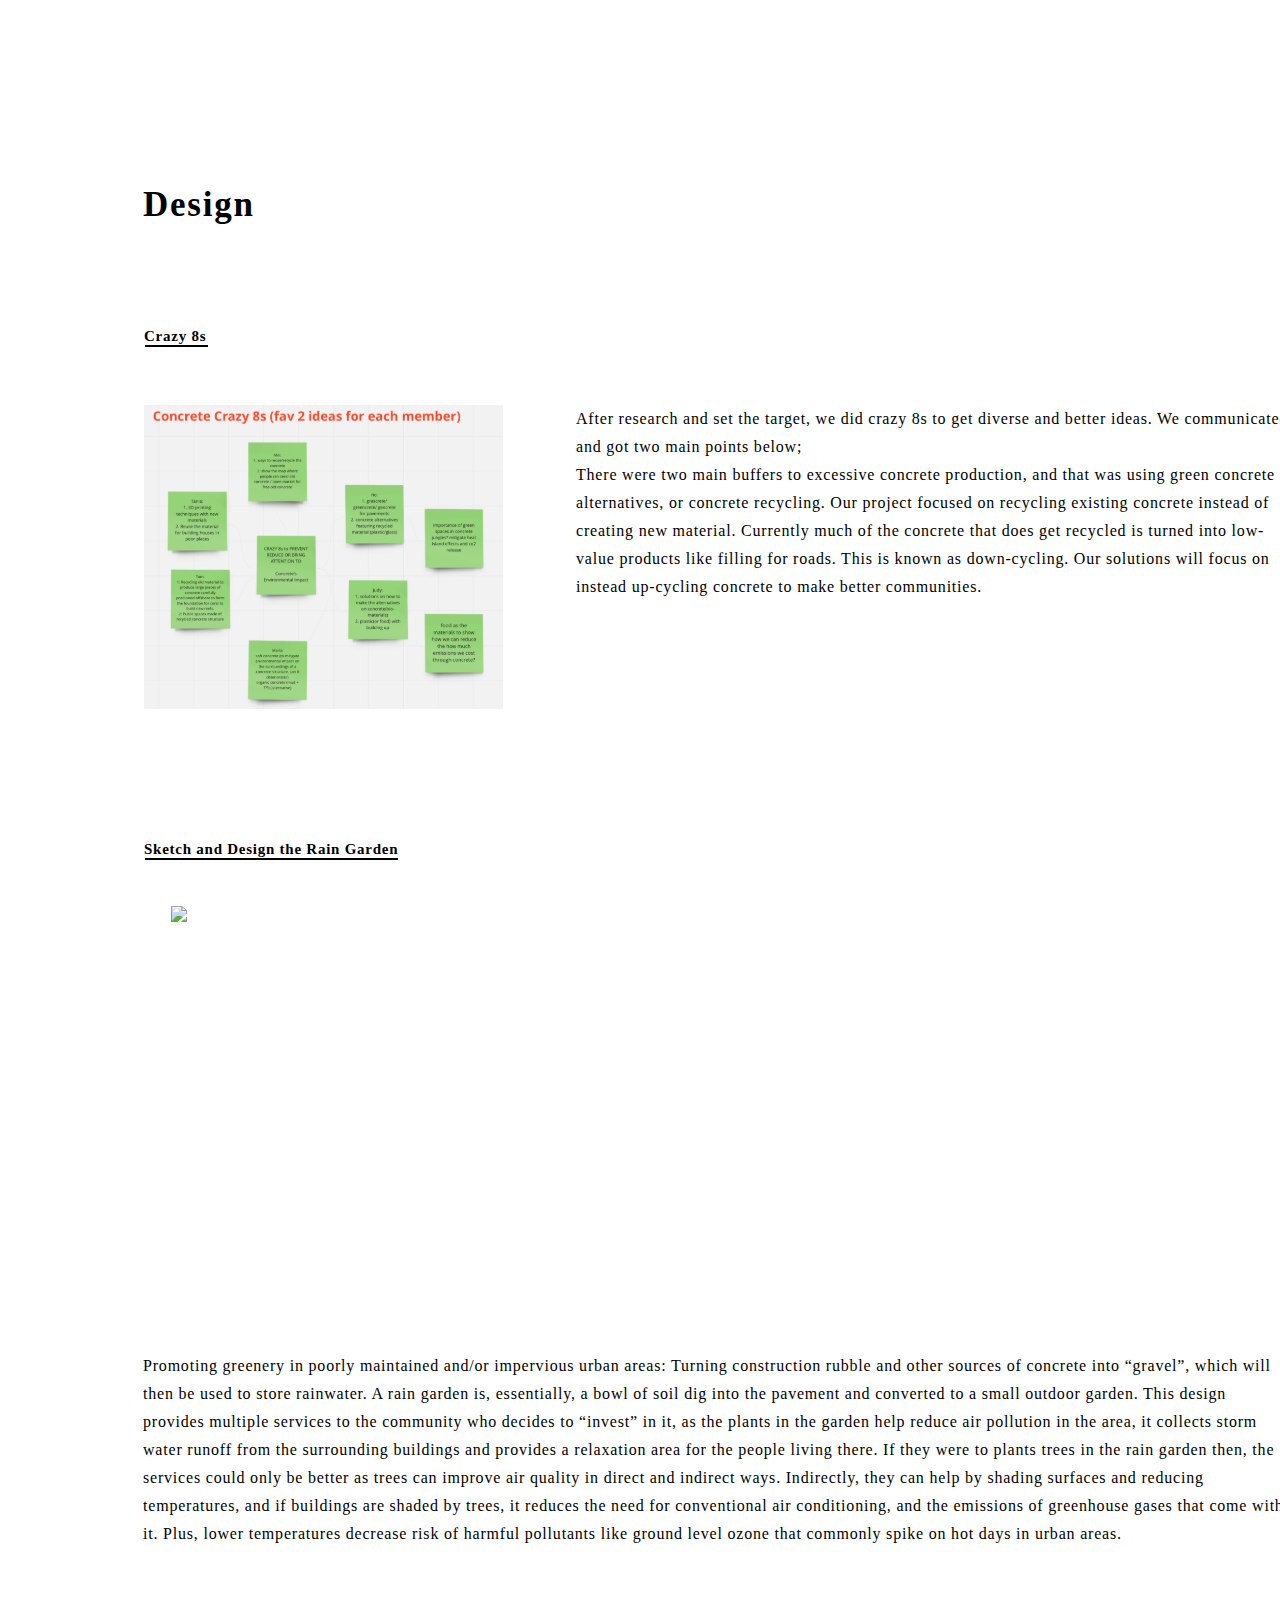
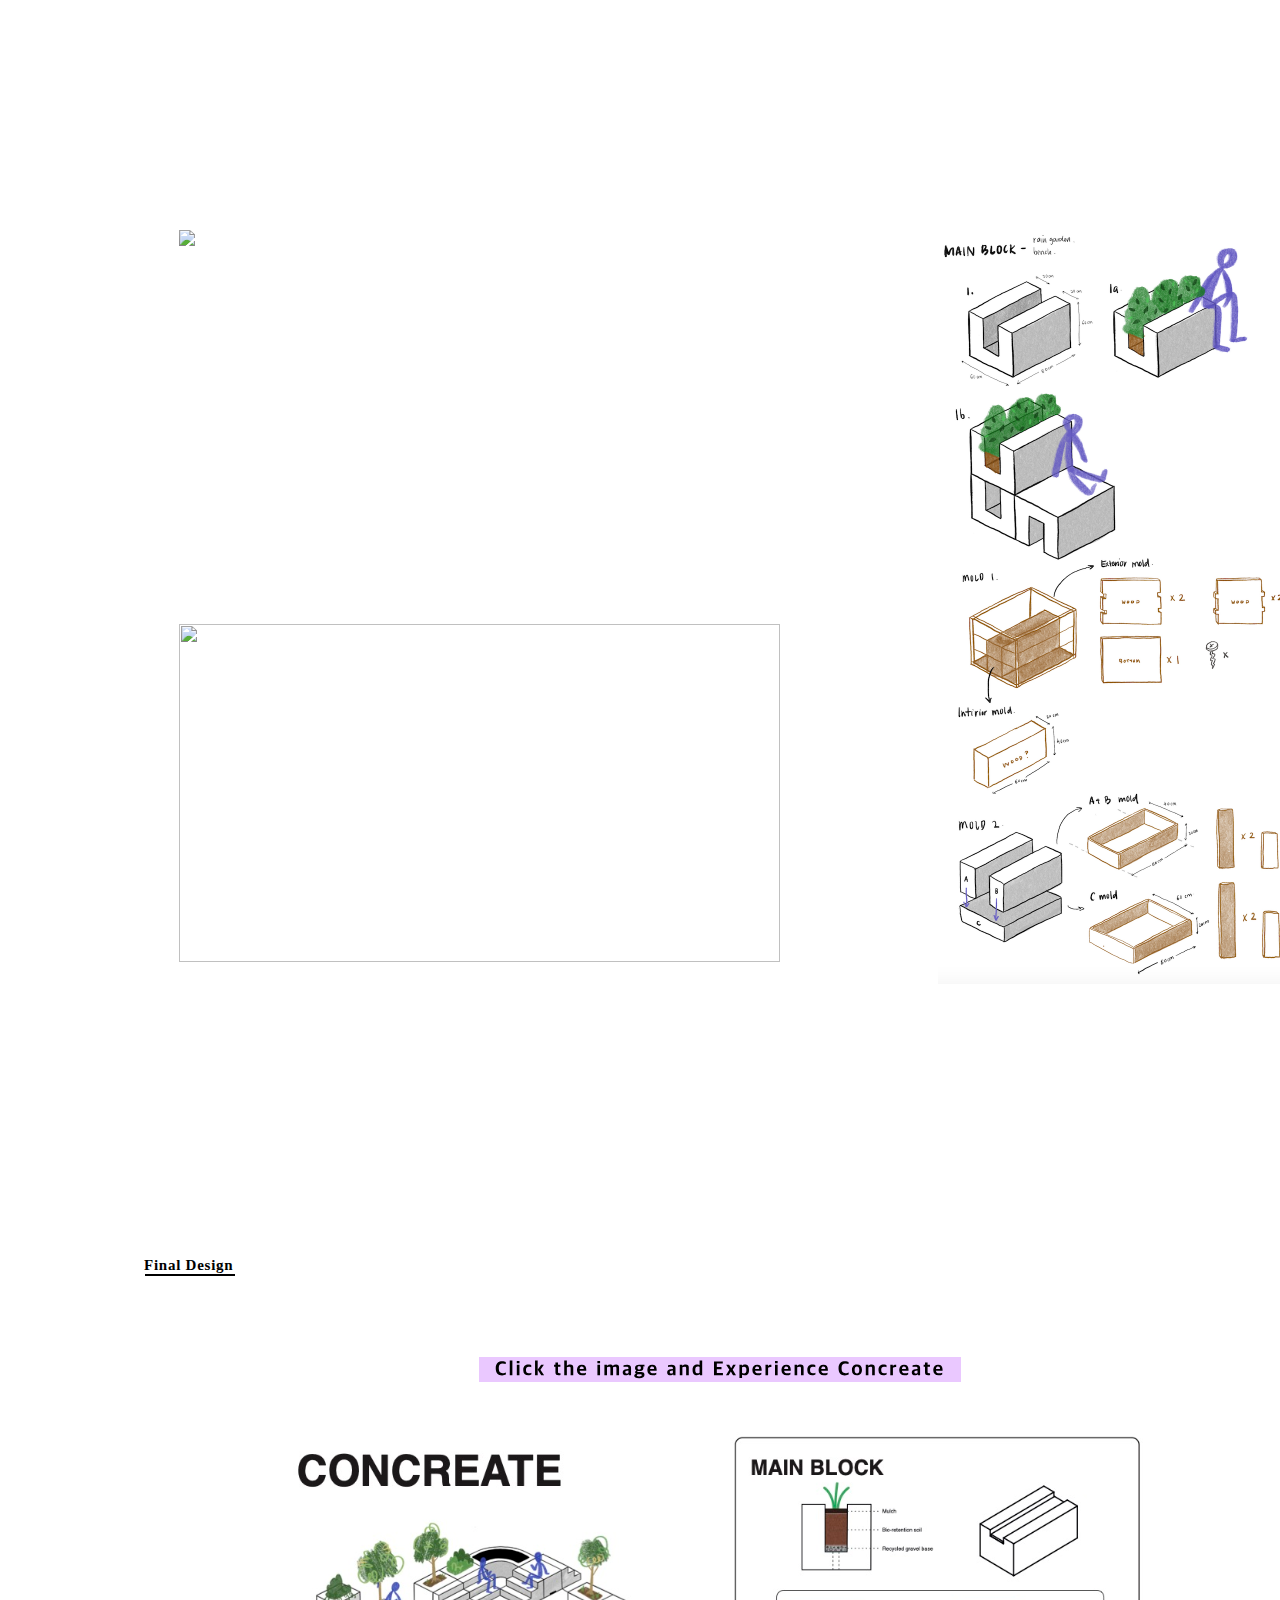
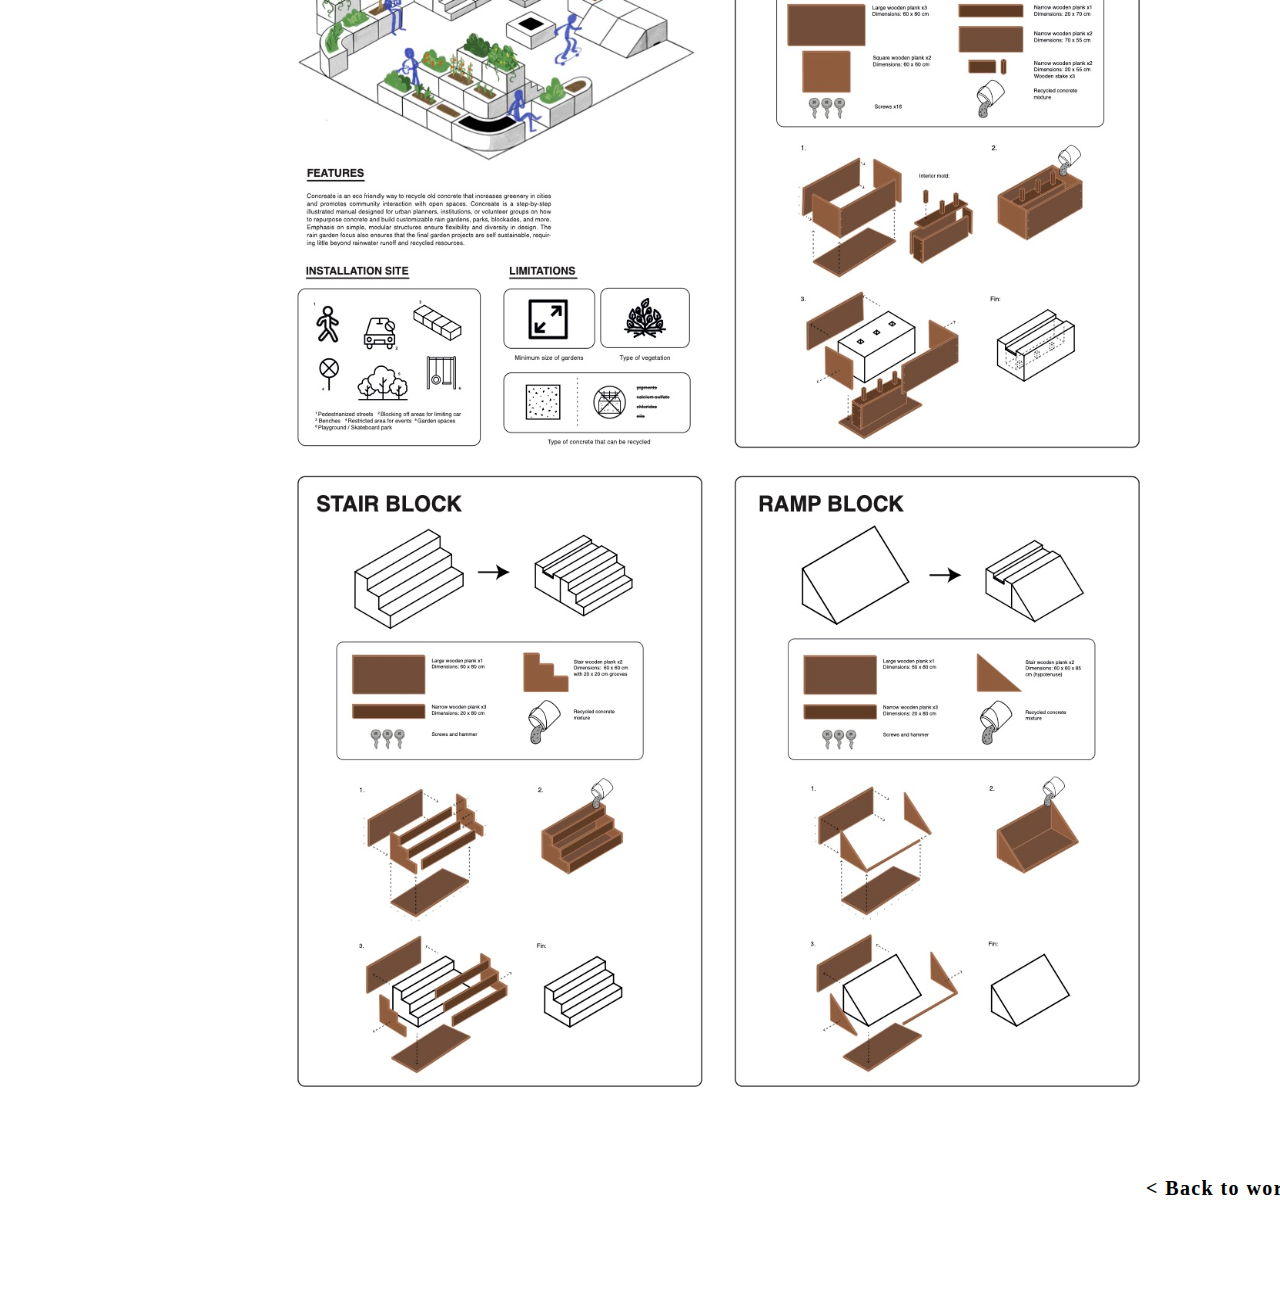
==== commit dd3e8603: "Add files via upload" ====
--- a/concreate.html
+++ b/concreate.html
@@ -30,10 +30,7 @@
     <div class="content">
         <div class="content-left">
             <div class="emoji">
-                <img src="img1/p3-icon1.svg" id="p3-icon1">
-                <img src="img1/p3-icon2.svg" id="p3-icon2">
-                <img src="img1/p3-icon3.svg" id="p3-icon3"> 
-                <img src="img1/p3-icon4.svg" id="p3-icon4">
+                <img src="img1/c-img1.svg">
             </div>
             <div class="title">
                 Concreate
@@ -98,53 +95,53 @@
             Research
         </div>
         <div class="miro">
-            Using Miro Board from research to presentation
+            Research Methods: Primary/Secondary Research, 1:1 Interviews, Online Survey        </div>
+        <div class="miro-line"></div>
+        <div class="miro-img"><img src="img1/c-img2.svg"></div>
+        <div class="miro-text">
+            Since we were different university students in different countries, we usually used online tools such as Miro board and Discord for communication and progress. 
+<br>
+            We firstly gathered initial ideas about environment issues such as transport, deforestation, agriculture, pollution through Miro board. 
+            <br>
+            After that, our team researched diverse ideas for planetary health separately and communicated with own primary research in order to find better idea and topic.        
         </div>
-        <div class="miro-line"></div>
-        <div class="miro-text">
-            Since we were different university students in different countries, we usually used online tools such as Miro board and Discord for communication and progress. We firstly gathered initial ideas about environment issues such as transport, deforestation, agriculture, pollution through Miro board. 
-        </div>
-        <div class="miro-img"></div>
-
-
-
-        <div class="primary">
-            Primary Research
-        </div>
-        <div class="primary-line"></div>
-        <div class="primary-img"></div>
-        <div class="primary-text">
-            Firstly, our team researched diverse ideas for planetary health separately and communicated with own primary research in order to find better idea and topic.
-        </div>
-        <div class="secondary">
-            Secondary Research
-        </div>
-        <div class="secondary-line"></div>
-        <div class="secondary-img"></div>
-        <div class="secondary-text">
+        <div class="miro-text2">
             After water, concrete is the most widely used substance in the world due to its versatility, resistance, accessibility, and other factors. Concrete brings a lot of problems like below;
-
+            <br>
             - Cement production results in 8% global CO2 emissions
             - Damages most fertile layer of earth (topsoil) - soil erosion
             - Urban heat island effects and temperature increase
+            <br>
+            All this taken into consideration, we aimed to expand the research and ideas, and find alternative solutions.
             
-            All this taken into consideration, we aimed to expand the research and ideas, and find alternative solutions.
+
         </div>
+
+
 
         <div class="me"><img src="img1/me.svg"></div>
         <div class="p1"></div>
         <div class="p2"></div>
         <div class="p3"></div>
         <div class="p1-t">
-            ‘How can we find alternative solutions that not only made use of existing materials, but also actively benefited the environment?’
+            "How can people or company made use of existing materials, but also actively benefited the environment?’       
+         </div>
+         <div class="p2-t">
+            "To what extent do we need to narrow down the target users?”
+         </div>
+
+        <div class="insight-bg"></div>
+        <div class="insight-w"></div>
+        <div class="ux-challenge-w"></div>
+        <div class="insight">Insight</div>
+
+        <div class="insight-text">
+            A big issue proposed by the constant manufacturing of new concrete is of course disposal of old materials. Around 10 billion tonnes of concrete is produced each year. Over the next 40 years the world is expected to build 230 billion square metres in new construction, adding the equivalent of Paris to the planet every single week. In places like china, which produces more construction waste than any country, about 85% of the 2 million tonnes of concrete waste is unceremoniously dumped. It doesn’t even all make its way to official landfills, which don’t have the capacity to handle it, so almost half is disposed in unlicensed sites, or illegally tipped. Due to the fact that, It is important that finding ways to recycle old concrete that actively benefits the environment.
         </div>
-
-        <div class="cb">
-            Who will be the target for cookbook?
+        <div class="ux-challenge">UX Challenge
         </div>
-        <div class="cb-line"></div>
-        <div class="cb-text">
-            Before our team jump into the possible solutions, we wanted to clarify the target for our planetary cookbook. Our planetary cookbook entry will primarily be aimed at urban planning councils as opposed to individual people, since few people are actively involved in working with concrete. Our planetary cookbook will present solutions to councils, but also possibly voluntary organisations and schools, interested in creating a more environment-friendly cityscape and encouraging the community to interact with open spaces.    
+        <div class="ux-challenge-text">
+            Before we jump into the possible solutions, we wanted to clarify that our planetary cookbook entry will primarily be aimed at urban planning councils as opposed to individual people, since few people are actively involved in working with concrete. Our planetary cookbook will present solutions to councils, but also possibly voluntary organizations and schools, interested in creating a more environment-friendly cityscape and encouraging the community to interact with open spaces.
         </div>
 
         <div class="design">
@@ -157,41 +154,42 @@
         <div class="crazy8-img"></div>
         <div class="crazy8-text">
             After research and set the target, we did crazy 8s to get diverse and better ideas. We communicated and got two main points below;
-            There were two main buffers to excessive concrete production, and that was using green concrete alternatives, or concrete recycling. Our project focused on recycling existing concrete instead of creating new material. Currently much of the concrete that does get recycled is turned into low-value products like filling for roads. This is known as down-cycling. Our solutions will focus on instead up-cycling concrete to make better communities.             
+<br>
+There were two main buffers to excessive concrete production, and that was using green concrete alternatives, or concrete recycling. Our project focused on recycling existing concrete instead of creating new material. Currently much of the concrete that does get recycled is turned into low-value products like filling for roads. This is known as down-cycling. Our solutions will focus on instead up-cycling concrete to make better communities.
+
+ 
         </div>
         <div class="sketch">
             Sketch and Design the Rain Garden
         </div>
         <div class="sketch-line"></div>
-        <div class="sketch-img1"></div>
+        <div class="sketch-img1"><img src="img1/c-img4.svg"></div>
 
         <div class="sketch-text">
             Promoting greenery in poorly maintained and/or impervious urban areas:
-Turning construction rubble and other sources of concrete into “gravel”, which will then be used to store rainwater. A rain garden is, essentially, a bowl of soil dig into the pavement and converted to a small outdoor garden. This design provides multiple services to the community who decides to “invest” in it, as the plants in the garden help reduce air pollution in the area, it collects storm water runoff from the surrounding buildings and provides a relaxation area for the people living there.
-If they were to plants trees in the rain garden then, the services could only be better as trees can improve air quality in direct and indirect ways. Indirectly, they can help by shading surfaces and reducing temperatures, and if buildings are shaded by trees, it reduces the need for conventional air conditioning, and the emissions of greenhouse gases that come with it. Plus, lower temperatures decrease risk of harmful pollutants like ground level ozone that commonly spike on hot days in urban areas.
+
+            Turning construction rubble and other sources of concrete into “gravel”, which will then be used to store rainwater. A rain garden is, essentially, a bowl of soil dig into the pavement and converted to a small outdoor garden. This design provides multiple services to the community who decides to “invest” in it, as the plants in the garden help reduce air pollution in the area, it collects storm water runoff from the surrounding buildings and provides a relaxation area for the people living there.
+            
+            If they were to plants trees in the rain garden then, the services could only be better as trees can improve air quality in direct and indirect ways. Indirectly, they can help by shading surfaces and reducing temperatures, and if buildings are shaded by trees, it reduces the need for conventional air conditioning, and the emissions of greenhouse gases that come with it. Plus, lower temperatures decrease risk of harmful pollutants like ground level ozone that commonly spike on hot days in urban areas.
         </div>
-        <div class="sketch-img2"></div>
+        <div class="sketch-img2"><img src="img1/c-img5.svg"></div>
         <div class="sketch-img3"><img src= "img1/animation.gif" width = "601" height = "338">  </div>
-        <div class="sketch-img4"></div>
+        <div class="sketch-img4"><img src="img1/c-img6.svg"></div>
         <div class="final">Final Design</div>
         <div class="final-line"></div>
-        <div class="final-img"><img src= "img1/concreate-final.jpg" width = "822" height = "1181"></div>
 
-        <a href="https://www.youtube.com/watch?v=K9ECR2S4tqk" target="_blank" rel="noopener noreferrer"><img src="img1/click-concreate.svg" alt="" 
+
+        <a href="https://www.youtube.com/watch?v=K9ECR2S4tqk" target="_blank" rel="noopener noreferrer"><img src="img1/c-img8.svg" alt="" 
             
             style="
             position: absolute;
-            width: 500px;
-            height: 500px;
-            left: 115px;
-            top: 9037px;"
+            width: 916px;
+            height: 1366px;
+            left: 262px;
+            top: 7757px;
+            "
         ></a>
 
-        <div class="click-text">
-            You can see the video of Concreate
-Click the image and enjoy!
-        </div>
-        <div class="meme"><img src="img1/meme.svg"></div>
         <div class="back">             <a id="a1" href="index.html#work1"> < Back to work </a> </div>
 
 </body>
--- a/style3.css
+++ b/style3.css
@@ -5,7 +5,7 @@
   
   position: relative;
   width: 1440px;
-  height: 10000px;
+  height: 9300px;
   font-family: Apple SD Gothic Neo;
   font-style: normal;
   font-weight: 500;
@@ -34,7 +34,7 @@
     left: 0px;
     top: 0px;
     
-    background: url(img1/concreate-top-bg.png);
+    background: url(img1/c-bg.svg);
     background-repeat: no-repeat;
     background-attachment: fixed;
     background-size: cover;
@@ -124,25 +124,27 @@
 
 .emoji{
     position: absolute;
-
+    width: 194px;
     height: 36px;
-    left: 88px;
-    top: 1032px;
+    left: 146px;
+    top: 1037px;
 }
 
 
 .title{
     position: absolute;
-    width: 186px;
-    height: 60px;
-    left: 91px;
+    width: 171px;
+    height: 42px;
+    left: 143px;
     top: 1081px;
     
-    font-family: Apple SD Gothic Neo;
-    font-style: normal;
-    font-weight: 800;
-    font-size: 50px;
-    line-height: 60px;
+    /* head */
+    
+    font-family: 'Apple SD Gothic Neo';
+    font-style: normal;
+    font-weight: 800;
+    font-size: 35px;
+    line-height: 42px;
     /* identical to box height */
     
     letter-spacing: 0.05em;
@@ -152,24 +154,26 @@
 
 .subtitle-rec{
     position: absolute;
-    width: 410px;
-    height: 32px;
-    left: 88px;
-    top: 1233px;
+    width: 416px;
+    height: 23px;
+    left: 143px;
+    top: 1227px;
     
     background: #EAC8FF;
 }
 
 .subtitle{
     position: absolute;
-
+    width: 430px;
     height: 30px;
-    left: 91px;
-    top: 1233px;
-    
-    font-family: Apple SD Gothic Neo;
-    font-style: normal;
-    font-weight: bold;
+    left: 153px;
+    top: 1223px;
+    
+    /* title */
+    
+    font-family: 'Apple SD Gothic Neo';
+    font-style: normal;
+    font-weight: 700;
     font-size: 25px;
     line-height: 30px;
     /* identical to box height */
@@ -181,11 +185,11 @@
 
 
 .school{
-    position: absolute;
-    width: 310px;
-    height: 18px;
-    left: 91px;
-    top: 1268px;
+
+    position: absolute;
+    height: 18px;
+    left: 142px;
+    top: 1270px;
     
     font-family: 'Apple SD Gothic Neo';
     font-style: normal;
@@ -201,20 +205,20 @@
 
 .role{
     position: absolute;
-    width: 39px;
-    height: 18px;
-    left: 91px;
+    width: 32px;
+    height: 18px;
+    left: 146px;
     top: 1368px;
-
-    font-family: Apple SD Gothic Neo;
-    font-style: normal;
-    font-weight: 800;
-    font-size: 15px;
-    line-height: 18px;
-    /* identical to box height */
-
-    letter-spacing: 0.05em;
-
+    
+    font-family: 'Apple SD Gothic Neo';
+    font-style: normal;
+    font-weight: 800;
+    font-size: 15px;
+    line-height: 18px;
+    /* identical to box height */
+    
+    letter-spacing: 0.05em;
+    
     color: #000000;
 
 
@@ -224,9 +228,9 @@
 
 .role-line{
     position: absolute;
-    width: 39px;
+    width: 30px;
     height: 0px;
-    left: 91px;
+    left: 146px;
     top: 1386px;
     
     border: 1px solid #000000;
@@ -234,16 +238,20 @@
 
 .role-text{
     position: absolute;
-    width: 400px;
-    height: 150px;
-    left: 91px;
+    width: 114px;
+    height: 84px;
+    left: 146px;
     top: 1416px;
     
-    font-family: Apple SD Gothic Neo;
-    font-style: normal;
-    font-weight: 500;
-    font-size: 25px;
-    line-height: 30px;
+    /* text */
+    
+    font-family: 'Apple SD Gothic Neo';
+    font-style: normal;
+    font-weight: 400;
+    font-size: 16px;
+    line-height: 28px;
+    /* or 175% */
+    
     letter-spacing: 0.05em;
     
     color: #000000;
@@ -251,79 +259,77 @@
 
 .time-line{
     position: absolute;
-    width: 89px;
+    width: 93px;
     height: 0px;
-    left: 371px;
+    left: 340px;
     top: 1386px;
     
     border: 1px solid #000000;
 }
 
 .time{
-
-    position: absolute;
-    width: 110px;
-    height: 18px;
-    left: 371px;
+    position: absolute;
+    width: 100px;
+    height: 18px;
+    left: 340px;
     top: 1368px;
-
-    font-family: 'Apple SD Gothic Neo';
-    font-style: normal;
-    font-weight: 800;
-    font-size: 15px;
-    line-height: 18px;
-    /* identical to box height */
-
-    letter-spacing: 0.05em;
-
+    
+    font-family: 'Apple SD Gothic Neo';
+    font-style: normal;
+    font-weight: 800;
+    font-size: 15px;
+    line-height: 18px;
+    /* identical to box height */
+    
+    letter-spacing: 0.05em;
+    
     color: #000000;
 
 }
 
 .time-text{
     position: absolute;
-    width: 110px;
-    height: 30px;
-    left: 371px;
+    width: 62px;
+    height: 28px;
+    left: 340px;
     top: 1416px;
-
-    font-family: 'Apple SD Gothic Neo';
-    font-style: normal;
-    font-weight: 500;
-    font-size: 25px;
-    line-height: 30px;
-    /* identical to box height */
-
-    letter-spacing: 0.05em;
-
-    color: #000000;
-}
-
-
-br{
-
-        display: block;
-        margin: 3px 0;
-
-}
+    
+    /* text */
+    
+    font-family: 'Apple SD Gothic Neo';
+    font-style: normal;
+    font-weight: 400;
+    font-size: 16px;
+    line-height: 28px;
+    /* identical to box height, or 175% */
+    
+    letter-spacing: 0.05em;
+    
+    color: #000000;
+}
+
+
+
 
 .overview{
 
     position: absolute;
     width: 69px;
     height: 18px;
-    left: 702px;
-    top: 1272px;
-
-    font-family: Apple SD Gothic Neo;
-    font-style: normal;
-    font-weight: 800;
-    font-size: 15px;
-    line-height: 18px;
-    /* identical to box height */
-
-    letter-spacing: 0.05em;
-
+    left: 732px;
+    top: 1223px;
+    
+    /* subtitle */
+    
+    font-family: 'Apple SD Gothic Neo';
+    font-style: normal;
+    font-weight: 800;
+    font-size: 15px;
+    line-height: 18px;
+    /* identical to box height */
+    
+    letter-spacing: 0.05em;
+    
     color: #000000;
 
     
@@ -334,46 +340,51 @@
     position: absolute;
     width: 68px;
     height: 0px;
-    left: 703px;
-    top: 1290px;
-
+    left: 733px;
+    top: 1241px;
+    
     border: 1px solid #000000;
+    
 }
 
 .overview-text{
     position: absolute;
-    width: 643px;
-    height: 244px;
-    left: 702px;
-    top: 1332px;
-    
-    font-family: Apple SD Gothic Neo;
-    font-style: normal;
-    font-weight: 500;
-    font-size: 20px;
-    line-height: 30px;
-    /* or 150% */
-    
-    display: flex;
-    align-items: flex-end;
-    letter-spacing: 0.05em;
-    
-    color: #000000;
+    width: 566px;
+    height: 224px;
+    left: 732px;
+    top: 1265px;
+    
+    /* text */
+    
+    font-family: 'Apple SD Gothic Neo';
+    font-style: normal;
+    font-weight: 400;
+    font-size: 16px;
+    line-height: 28px;
+    /* or 175% */
+    
+    letter-spacing: 0.05em;
+    
+    color: #000000;
+    
 }
 
 
 .define{
-    position: absolute;
-    width: 158px;
-    height: 60px;
-    left: 91px;
+
+    position: absolute;
+    width: 111px;
+    height: 42px;
+    left: 143px;
     top: 1735px;
     
-    font-family: Apple SD Gothic Neo;
-    font-style: normal;
-    font-weight: 800;
-    font-size: 50px;
-    line-height: 60px;
+    /* head */
+    
+    font-family: 'Apple SD Gothic Neo';
+    font-style: normal;
+    font-weight: 800;
+    font-size: 35px;
+    line-height: 42px;
     /* identical to box height */
     
     letter-spacing: 0.05em;
@@ -386,51 +397,54 @@
     position: absolute;
     width: 35px;
     height: 18px;
-    left: 83px;
-    top: 1934px;
-    
-    font-family: Apple SD Gothic Neo;
-    font-style: normal;
-    font-weight: 800;
-    font-size: 15px;
-    line-height: 18px;
-    /* identical to box height */
-    
-    letter-spacing: 0.05em;
-    
-    color: #000000;
+    left: 144px;
+    top: 1964px;
+    
+    font-family: 'Apple SD Gothic Neo';
+    font-style: normal;
+    font-weight: 800;
+    font-size: 15px;
+    line-height: 18px;
+    /* identical to box height */
+    
+    letter-spacing: 0.05em;
+    
+    color: #000000;
+    
 }
 
 .brief-line{
       /* Line 10 */
-    
     
       position: absolute;
       width: 34px;
       height: 0px;
-      left: 83px;
-      top: 1952px;
+      left: 144px;
+      top: 1982px;
       
       border: 1px solid #000000;
 }
 
 .brief-text{
     position: absolute;
-    width: 512px;
-    height: 359px;
-    left: 88px;
-    top: 2035px;
-    
-    font-family: 'Apple SD Gothic Neo';
-    font-style: normal;
-    font-weight: 500;
-    font-size: 20px;
-    line-height: 30px;
-    /* or 150% */
-    
-    letter-spacing: 0.05em;
-    
-    color: #000000;
+    width: 490px;
+    height: 208px;
+    left: 144px;
+    top: 2065px;
+    
+    /* text */
+    
+    font-family: 'Apple SD Gothic Neo';
+    font-style: normal;
+    font-weight: 400;
+    font-size: 16px;
+    line-height: 28px;
+    /* or 175% */
+    
+    letter-spacing: 0.05em;
+    
+    color: #000000;
+    
 }
 
 
@@ -438,8 +452,8 @@
     position: absolute;
     width: 70px;
     height: 18px;
-    left: 702px;
-    top: 1934px;
+    left: 733px;
+    top: 1964px;
     
     font-family: 'Apple SD Gothic Neo';
     font-style: normal;
@@ -454,28 +468,31 @@
 }
 
 .approach-line{ 
+
     position: absolute;
     width: 68px;
     height: 0px;
-    left: 702px;
-    top: 1952px;
+    left: 734px;
+    top: 1982px;
     
     border: 1px solid #000000;
 }
 
 .approach-text{
     position: absolute;
-    width: 627px;
-    height: 338px;
-    left: 702px;
-    top: 2033px;
-    
-    font-family: 'Apple SD Gothic Neo';
-    font-style: normal;
-    font-weight: 500;
-    font-size: 20px;
-    line-height: 30px;
-    /* or 150% */
+    width: 563px;
+    height: 140px;
+    left: 733px;
+    top: 2063px;
+    
+    /* text */
+    
+    font-family: 'Apple SD Gothic Neo';
+    font-style: normal;
+    font-weight: 400;
+    font-size: 16px;
+    line-height: 28px;
+    /* or 175% */
     
     letter-spacing: 0.05em;
     
@@ -485,29 +502,33 @@
 
 .research{
     position: absolute;
-    width: 219px;
-    height: 60px;
-    left: 91px;
-    top: 2617px;
-    
-    font-family: 'Apple SD Gothic Neo';
-    font-style: normal;
-    font-weight: 800;
-    font-size: 50px;
-    line-height: 60px;
-    /* identical to box height */
-    
-    letter-spacing: 0.05em;
-    
-    color: #000000;
+    width: 153px;
+    height: 42px;
+    left: 143px;
+    top: 2690px;
+    
+    /* head */
+    
+    font-family: 'Apple SD Gothic Neo';
+    font-style: normal;
+    font-weight: 800;
+    font-size: 35px;
+    line-height: 42px;
+    /* identical to box height */
+    
+    letter-spacing: 0.05em;
+    
+    color: #000000;
+    
 }
 
 .miro{
-    position: absolute;
-    width: 360px;
-    height: 18px;
-    left: 83px;
-    top: 2871px;
+
+    position: absolute;
+    width: 660px;
+    height: 18px;
+    left: 143px;
+    top: 2800px;
     
     font-family: 'Apple SD Gothic Neo';
     font-style: normal;
@@ -523,184 +544,94 @@
 
 .miro-line{
     position: absolute;
-    width: 351px;
+    width: 133px;
     height: 0px;
-    left: 84px;
-    top: 2889px;
+    left: 144px;
+    top: 2818px;
     
     border: 1px solid #000000;
+    
 }
 
 .miro-text{
     position: absolute;
-    width: 482px;
-    height: 227px;
-    left: 88px;
-    top: 2971px;
-    
-    font-family: 'Apple SD Gothic Neo';
-    font-style: normal;
-    font-weight: 500;
-    font-size: 20px;
-    line-height: 30px;
-    /* or 150% */
-    
-    letter-spacing: 0.05em;
-    
-    color: #000000;
-    
+    width: 434px;
+    height: 391px;
+    left: 143px;
+    top: 3311px;
+    
+    /* text */
+    
+    font-family: 'Apple SD Gothic Neo';
+    font-style: normal;
+    font-weight: 400;
+    font-size: 16px;
+    line-height: 28px;
+    /* or 175% */
+    
+    letter-spacing: 0.05em;
+    
+    color: #000000;
+    
+}
+
+.miro-text2{
+    position: absolute;
+    width: 657px;
+    height: 391px;
+    left: 634px;
+    top: 3311px;
+    
+    /* text */
+    
+    font-family: 'Apple SD Gothic Neo';
+    font-style: normal;
+    font-weight: 400;
+    font-size: 16px;
+    line-height: 28px;
+    /* or 175% */
+    
+    letter-spacing: 0.05em;
+    
+    color: #000000;  
 }
 
 .miro-img{
     position: absolute;
-    width: 570px;
-    height: 489px;
-    left: 703px;
-    top: 2683px;
-    
-    background: url(img1/miro-img.svg);
-}
-
-
-.primary{
-    position: absolute;
-    width: 132px;
-    height: 18px;
-    left: 83px;
-    top: 3330px;
-    
-    font-family: 'Apple SD Gothic Neo';
-    font-style: normal;
-    font-weight: 800;
-    font-size: 15px;
-    line-height: 18px;
-    /* identical to box height */
-    
-    letter-spacing: 0.05em;
-    
-    color: #000000;
-}
-
-.primary-line{
-    position: absolute;
-    width: 127px;
-    height: 0px;
-    left: 83px;
-    top: 3348px;
-    
-    border: 1px solid #000000;
-}
-.primary-img{
-
-    position: absolute;
-    width: 435px;
-    height: 371px;
-    left: 83px;
-    top: 3398px;
-    
-    background: url(img1/pri-img.svg);
-}
-.primary-text{
-    position: absolute;
-    width: 426px;
-    height: 247px;
-    left: 83px;
-    top: 3819px;
-    
-    font-family: 'Apple SD Gothic Neo';
-    font-style: normal;
-    font-weight: 500;
-    font-size: 20px;
-    line-height: 30px;
-    /* or 150% */
-    
-    letter-spacing: 0.05em;
-    
-    color: #000000;
-}
-
-
-.secondary{
-    position: absolute;
-    width: 152px;
-    height: 18px;
-    left: 630px;
-    top: 3330px;
-    
-    font-family: 'Apple SD Gothic Neo';
-    font-style: normal;
-    font-weight: 800;
-    font-size: 15px;
-    line-height: 18px;
-    /* identical to box height */
-    
-    letter-spacing: 0.05em;
-    
-    color: #000000;
-    
-}
-.secondary-line{
-
-    position: absolute;
-    width: 146px;
-    height: 0px;
-    left: 631px;
-    top: 3348px;
-    
-    border: 1px solid #000000;
-}
-.secondary-img{
-    position: absolute;
-    width: 680px;
-    height: 374px;
-    left: 630px;
-    top: 3398px;
-    
-    background: url(img1/sec-img.svg);
-}
-.secondary-text{
-    position: absolute;
-    width: 680px;
-    height: 341px;
-    left: 630px;
-    top: 3819px;
-    
-    font-family: 'Apple SD Gothic Neo';
-    font-style: normal;
-    font-weight: 500;
-    font-size: 20px;
-    line-height: 30px;
-    /* or 150% */
-    
-    letter-spacing: 0.05em;
-    
-    color: #000000;
-}
+    width: 1153px;
+    height: 370px;
+    left: 143px;
+    top: 2886px;
+    
+}
+
 
 .me{
+
     position: absolute;
     width: 192px;
     height: 192px;
-    left: 99px;
-    top: 4271px;
+    left: 226px;
+    top: 3895px;
 }
 
 .p1{
 
     position: absolute;
-    width: 192px;
-    height: 30px;
-    left: 1101px;
-    top: 4306px;
+    width: 379px;
+    height: 20px;
+    left: 514px;
+    top: 3912px;
     
     background: #EAC8FF;
 }
 .p2{
-    position: absolute;
-    width: 261px;
-    height: 30px;
-    left: 325px;
-    top: 4359px;
+
+    position: absolute;
+    width: 313px;
+    height: 20px;
+    left: 885px;
+    top: 3989px;
     
     background: #EAC8FF;
 }
@@ -716,115 +647,215 @@
 
 .p1-t{
     position: absolute;
-    width: 984px;
-    height: 100px;
-    left: 326px;
-    top: 4298px;
+    width: 724px;
+    height: 70px;
+    left: 518px;
+    top: 3871px;
+    
+    /* bubble */
     
     font-family: 'Apple SD Gothic Neo';
     font-style: normal;
     font-weight: 700;
-    font-size: 30px;
-    line-height: 50px;
-    /* or 167% */
-    
-    letter-spacing: 0.05em;
-    
-    color: #000000;
-}
-
-.cb{
-    position: absolute;
-    width: 300px;
-    height: 18px;
-    left: 83px;
-    top: 4598px;
-    
-    font-family: 'Apple SD Gothic Neo';
-    font-style: normal;
-    font-weight: 800;
-    font-size: 15px;
-    line-height: 18px;
-    /* identical to box height */
-    
-    letter-spacing: 0.05em;
-    
-    color: #000000;
-}
-.cb-line{
-    position: absolute;
-    width: 273px;
+    font-size: 20px;
+    line-height: 35px;
+    /* or 175% */
+    
+    letter-spacing: 0.07em;
+    
+    color: #000000;
+}
+
+.p2-t{
+    position: absolute;
+    width: 724px;
+    height: 35px;
+    left: 567px;
+    top: 3981px;
+    
+    /* bubble */
+    
+    font-family: 'Apple SD Gothic Neo';
+    font-style: normal;
+    font-weight: 700;
+    font-size: 20px;
+    line-height: 35px;
+    /* identical to box height, or 175% */
+    
+    letter-spacing: 0.07em;
+    
+    color: #000000;
+    
+}
+
+
+.insight-bg{
+
+position: absolute;
+width: 1440px;
+height: 562px;
+left: 0px;
+top: 4235px;
+
+background: #EAC8FF;
+}
+
+.insight-w{
+    position: absolute;
+width: 662px;
+height: 479px;
+left: 144px;
+top: 4274px;
+
+background: #FFFDFD;
+border: 2px solid #6F6F6F;
+box-shadow: 2px 2px 5px 2px #EAC8FF;
+border-radius: 10px;
+}
+
+.ux-challenge-w{
+    position: absolute;
+width: 439px;
+height: 479px;
+left: 857px;
+top: 4274px;
+
+background: #FFFDFD;
+border: 2px solid #6F6F6F;
+box-shadow: 2px 2px 5px 2px #EAC8FF;
+border-radius: 10px;
+}
+
+.insight{
+    position: absolute;
+    width: 50px;
+    height: 18px;
+    left: 167px;
+    top: 4301px;
+    
+    /* subtitle */
+    
+    font-family: 'Apple SD Gothic Neo';
+    font-style: normal;
+    font-weight: 800;
+    font-size: 15px;
+    line-height: 18px;
+    /* identical to box height */
+    
+    letter-spacing: 0.05em;
+    
+    color: #000000;  
+}
+
+.insight-text{
+    position: absolute;
+width: 604px;
+height: 306px;
+left: 173px;
+top: 4373px;
+
+/* text */
+
+font-family: 'Apple SD Gothic Neo';
+font-style: normal;
+font-weight: 400;
+font-size: 16px;
+line-height: 28px;
+/* or 175% */
+
+letter-spacing: 0.05em;
+
+color: #000000;
+}
+
+.ux-challenge{
+    position: absolute;
+    width: 135px;
+    height: 18px;
+    left: 885px;
+    top: 4301px;
+    
+    /* subtitle */
+    
+    font-family: 'Apple SD Gothic Neo';
+    font-style: normal;
+    font-weight: 800;
+    font-size: 15px;
+    line-height: 18px;
+    /* identical to box height */
+    
+    letter-spacing: 0.05em;
+    
+    color: #000000;   
+}
+
+.ux-challenge-text{
+    position: absolute;
+    width: 389px;
+    height: 368px;
+    left: 882px;
+    top: 4373px;
+    
+    /* text */
+    
+    font-family: 'Apple SD Gothic Neo';
+    font-style: normal;
+    font-weight: 400;
+    font-size: 16px;
+    line-height: 28px;
+    /* or 175% */
+    
+    letter-spacing: 0.05em;
+    
+    color: #000000;  
+}
+
+.design{
+    position: absolute;
+    width: 114px;
+    height: 42px;
+    left: 143px;
+    top: 4984px;
+    
+    /* head */
+    
+    font-family: 'Apple SD Gothic Neo';
+    font-style: normal;
+    font-weight: 800;
+    font-size: 35px;
+    line-height: 42px;
+    /* identical to box height */
+    
+    letter-spacing: 0.05em;
+    
+    color: #000000;
+    
+}
+
+.crazy8{
+    position: absolute;
+    width: 70px;
+    height: 18px;
+    left: 144px;
+    top: 5127px;
+    
+    font-family: 'Apple SD Gothic Neo';
+    font-style: normal;
+    font-weight: 800;
+    font-size: 15px;
+    line-height: 18px;
+    /* identical to box height */
+    
+    letter-spacing: 0.05em;
+    
+    color: #000000;
+}
+.crazy8-line{
+    position: absolute;
+    width: 61px;
     height: 0px;
-    left: 83px;
-    top: 4616px;
-    
-    border: 1px solid #000000;
-}
-.cb-text{
-    position: absolute;
-    width: 1196px;
-    height: 150px;
-    left: 112px;
-    top: 4655px;
-    
-    font-family: 'Apple SD Gothic Neo';
-    font-style: normal;
-    font-weight: 500;
-    font-size: 20px;
-    line-height: 30px;
-    /* or 150% */
-    
-    letter-spacing: 0.05em;
-    
-    color: #000000;
-    
-}
-
-.design{
-    position: absolute;
-    width: 163px;
-    height: 60px;
-    left: 91px;
-    top: 4967px;
-    
-    font-family: 'Apple SD Gothic Neo';
-    font-style: normal;
-    font-weight: 800;
-    font-size: 50px;
-    line-height: 60px;
-    /* identical to box height */
-    
-    letter-spacing: 0.05em;
-    
-    color: #000000;
-    
-}
-
-.crazy8{
-    position: absolute;
-    width: 100px;
-    height: 18px;
-    left: 83px;
-    top: 5077px;
-    
-    font-family: 'Apple SD Gothic Neo';
-    font-style: normal;
-    font-weight: 800;
-    font-size: 20px;
-    line-height: 18px;
-    /* identical to box height */
-    
-    letter-spacing: 0.05em;
-    
-    color: #000000;
-}
-.crazy8-line{
-
-    position: absolute;
-    width: 80px;
-    height: 0px;
-    left: 83px;
-    top: 5095px;
+    left: 145px;
+    top: 5145px;
     
     border: 1px solid #000000;
 }
@@ -832,55 +863,61 @@
     position: absolute;
     width: 359px;
     height: 304px;
-    left: 83px;
-    top: 5143px;
-    
-    background: url(img1/crazy8.svg);
+    left: 144px;
+    top: 5205px;
+    
+    background: url(img1/c-img3.svg);
 }
 .crazy8-text{
     position: absolute;
-    width: 797px;
-    height: 390px;
-    left: 513px;
-    top: 5173px;
-    
-    font-family: 'Apple SD Gothic Neo';
-    font-style: normal;
-    font-weight: 500;
-    font-size: 20px;
-    line-height: 30px;
-    /* or 150% */
-    
-    letter-spacing: 0.05em;
-    
-    color: #000000;
+    width: 714px;
+    height: 391px;
+    left: 576px;
+    top: 5205px;
+    
+    /* text */
+    
+    font-family: 'Apple SD Gothic Neo';
+    font-style: normal;
+    font-weight: 400;
+    font-size: 16px;
+    line-height: 28px;
+    /* or 175% */
+    
+    letter-spacing: 0.05em;
+    
+    color: #000000;
+    
 }
 
 .sketch{
-    position: absolute;
-    width: 270px;
-    height: 18px;
-    left: 83px;
-    top: 5540px;
-    
-    font-family: 'Apple SD Gothic Neo';
-    font-style: normal;
-    font-weight: 800;
-    font-size: 15px;
-    line-height: 18px;
-    /* identical to box height */
-    
-    letter-spacing: 0.05em;
-    
-    color: #000000;
+
+    position: absolute;
+    width: 280px;
+    height: 18px;
+    left: 144px;
+    top: 5640px;
+    
+    font-family: 'Apple SD Gothic Neo';
+    font-style: normal;
+    font-weight: 800;
+    font-size: 15px;
+    line-height: 18px;
+    /* identical to box height */
+    
+    letter-spacing: 0.05em;
+    
+    color: #000000;
+    
 }
 
 .sketch-line{
-    position: absolute;
-    width: 257px;
+
+    position: absolute;
+    width: 251px;
     height: 0px;
-    left: 83px;
-    top: 5558px;
+    left: 145px;
+    top: 5658px;
     
     border: 1px solid #000000;
 }
@@ -889,25 +926,27 @@
     position: absolute;
     width: 1116px;
     height: 412px;
-    left: 145px;
-    top: 5574px;
-    background: url(img1/sketch-img1.svg);
+    left: 171px;
+    top: 5706px;
 
 }
 
 .sketch-text{
-    position: absolute;
-    width: 1230px;
-    height: 336px;
-    left: 83px;
-    top: 6024px;
-    
-    font-family: 'Apple SD Gothic Neo';
-    font-style: normal;
-    font-weight: 500;
-    font-size: 20px;
-    line-height: 30px;
-    /* or 150% */
+
+    position: absolute;
+    width: 1147px;
+    height: 308px;
+    left: 143px;
+    top: 6152px;
+    
+    /* text */
+    
+    font-family: 'Apple SD Gothic Neo';
+    font-style: normal;
+    font-weight: 400;
+    font-size: 16px;
+    line-height: 28px;
+    /* or 175% */
     
     letter-spacing: 0.05em;
     
@@ -918,17 +957,17 @@
     position: absolute;
     width: 670px;
     height: 315px;
-    left: 164px;
-    top: 6491px;
-    background: url(img1/sketch2.svg);
+    left: 179px;
+    top: 6630px;
+    
 }
 
 .sketch-img3{
     position: absolute;
     width: 601px;
     height: 338px;
-    left: 165px;
-    top: 6885px;
+    left: 179px;
+    top: 7024px;
 
 }
 
@@ -936,19 +975,18 @@
     position: absolute;
     width: 372px;
     height: 754px;
-    left: 923px;
-    top: 6491px;
-    
-    background: url(img1/sketch4.svg);
+    left: 938px;
+    top: 6630px;
 }
 
 .final{
 
-    position: absolute;
-    width: 95px;
-    height: 18px;
-    left: 83px;
-    top: 7439px;
+
+    position: absolute;
+    width: 99px;
+    height: 18px;
+    left: 144px;
+    top: 7656px;
     
     font-family: 'Apple SD Gothic Neo';
     font-style: normal;
@@ -966,17 +1004,18 @@
     position: absolute;
     width: 88px;
     height: 0px;
-    left: 83px;
-    top: 7457px;
+    left: 145px;
+    top: 7674px;
     
     border: 1px solid #000000;
 }
 .final-img{
-    position: absolute;
-    width: 822px;
-    height: 1181px;
-    left: 253px;
-    top: 7537px;
+
+    position: absolute;
+    width: 916px;
+    height: 1316px;
+    left: 262px;
+    top: 7753px;
 }
 
 
@@ -1013,18 +1052,18 @@
 .back{
     position: absolute;
 
-height: 75px;
-left: 1000px;
-top: 9800px;
-
-font-family: Apple SD Gothic Neo;
+
+left: 1146px;
+top: 9171px;
+
+font-family: 'Apple SD Gothic Neo';
 font-style: normal;
-font-weight: 800;
-font-size: 40px;
-line-height: 75px;
-/* identical to box height, or 187% */
-
-letter-spacing: 0.05em;
+font-weight: 700;
+font-size: 20px;
+line-height: 35px;
+/* identical to box height, or 175% */
+
+letter-spacing: 0.07em;
 
 color: #000000;
 }